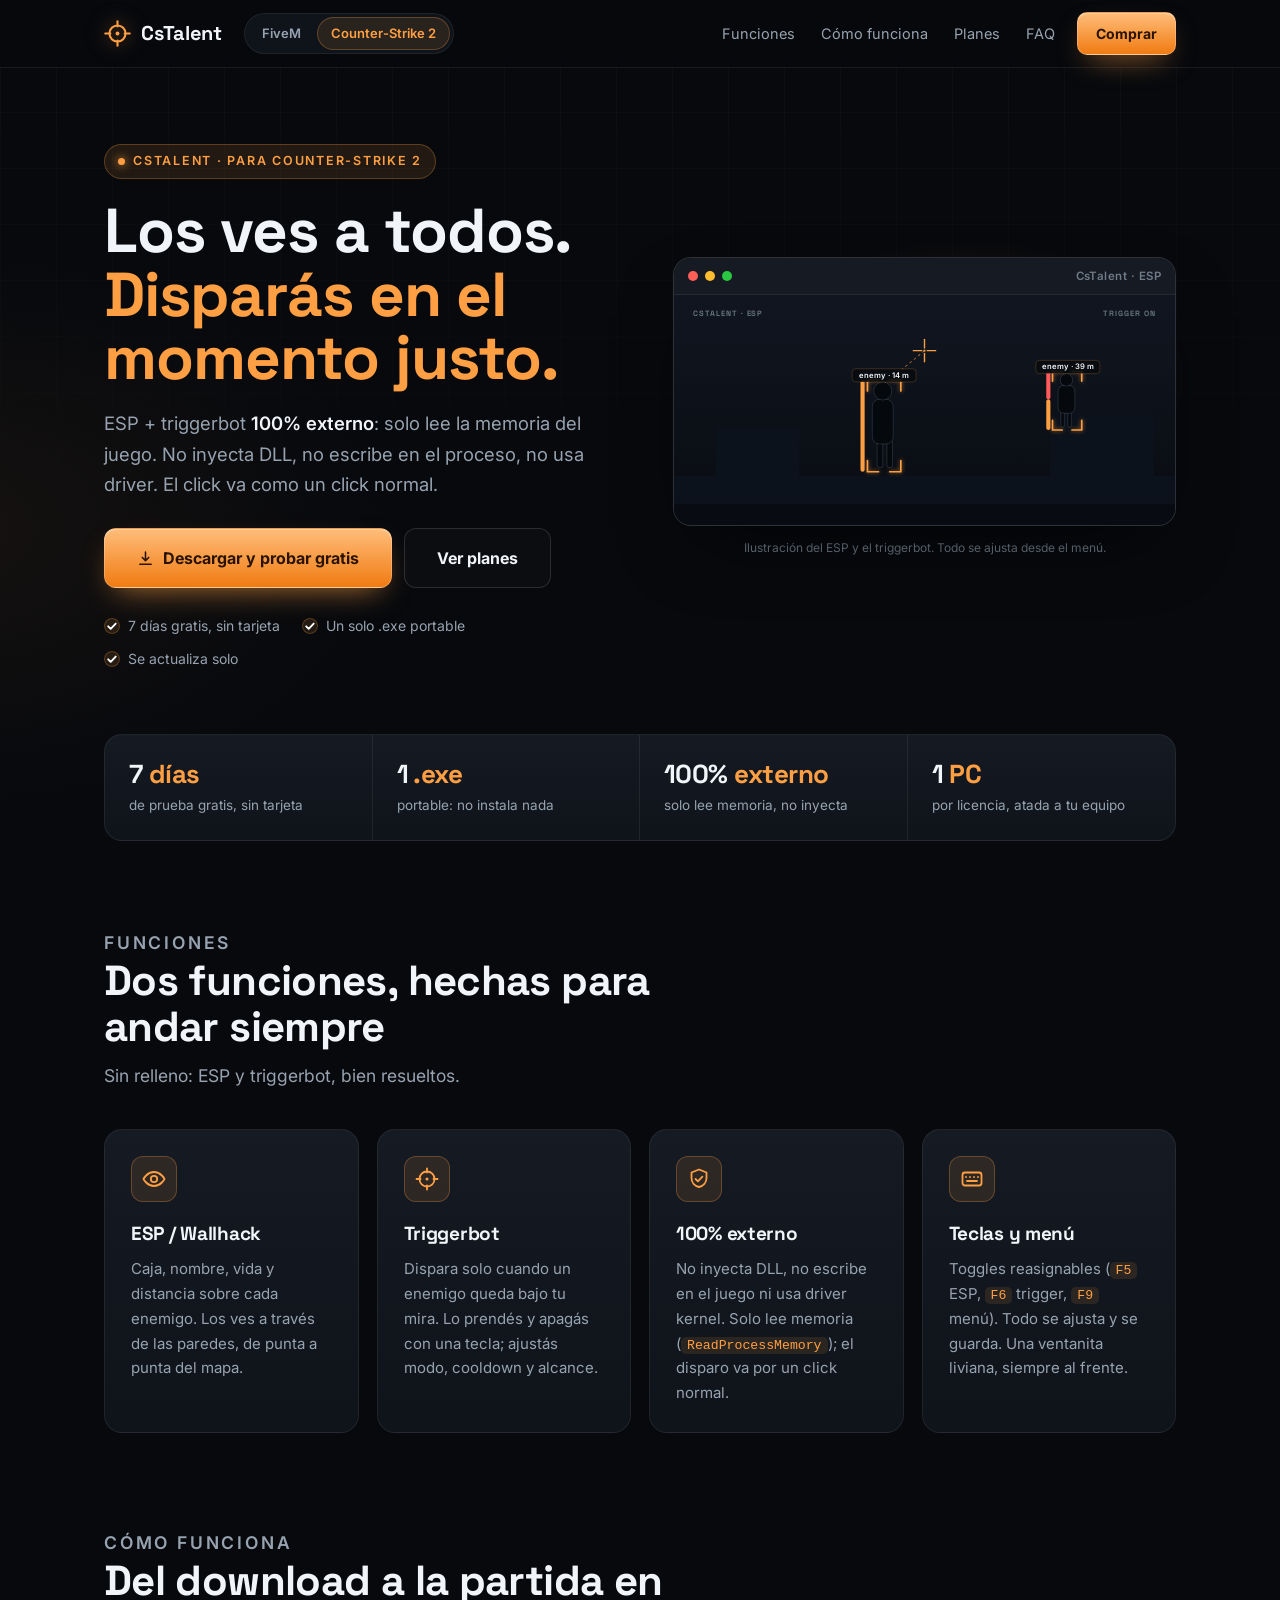
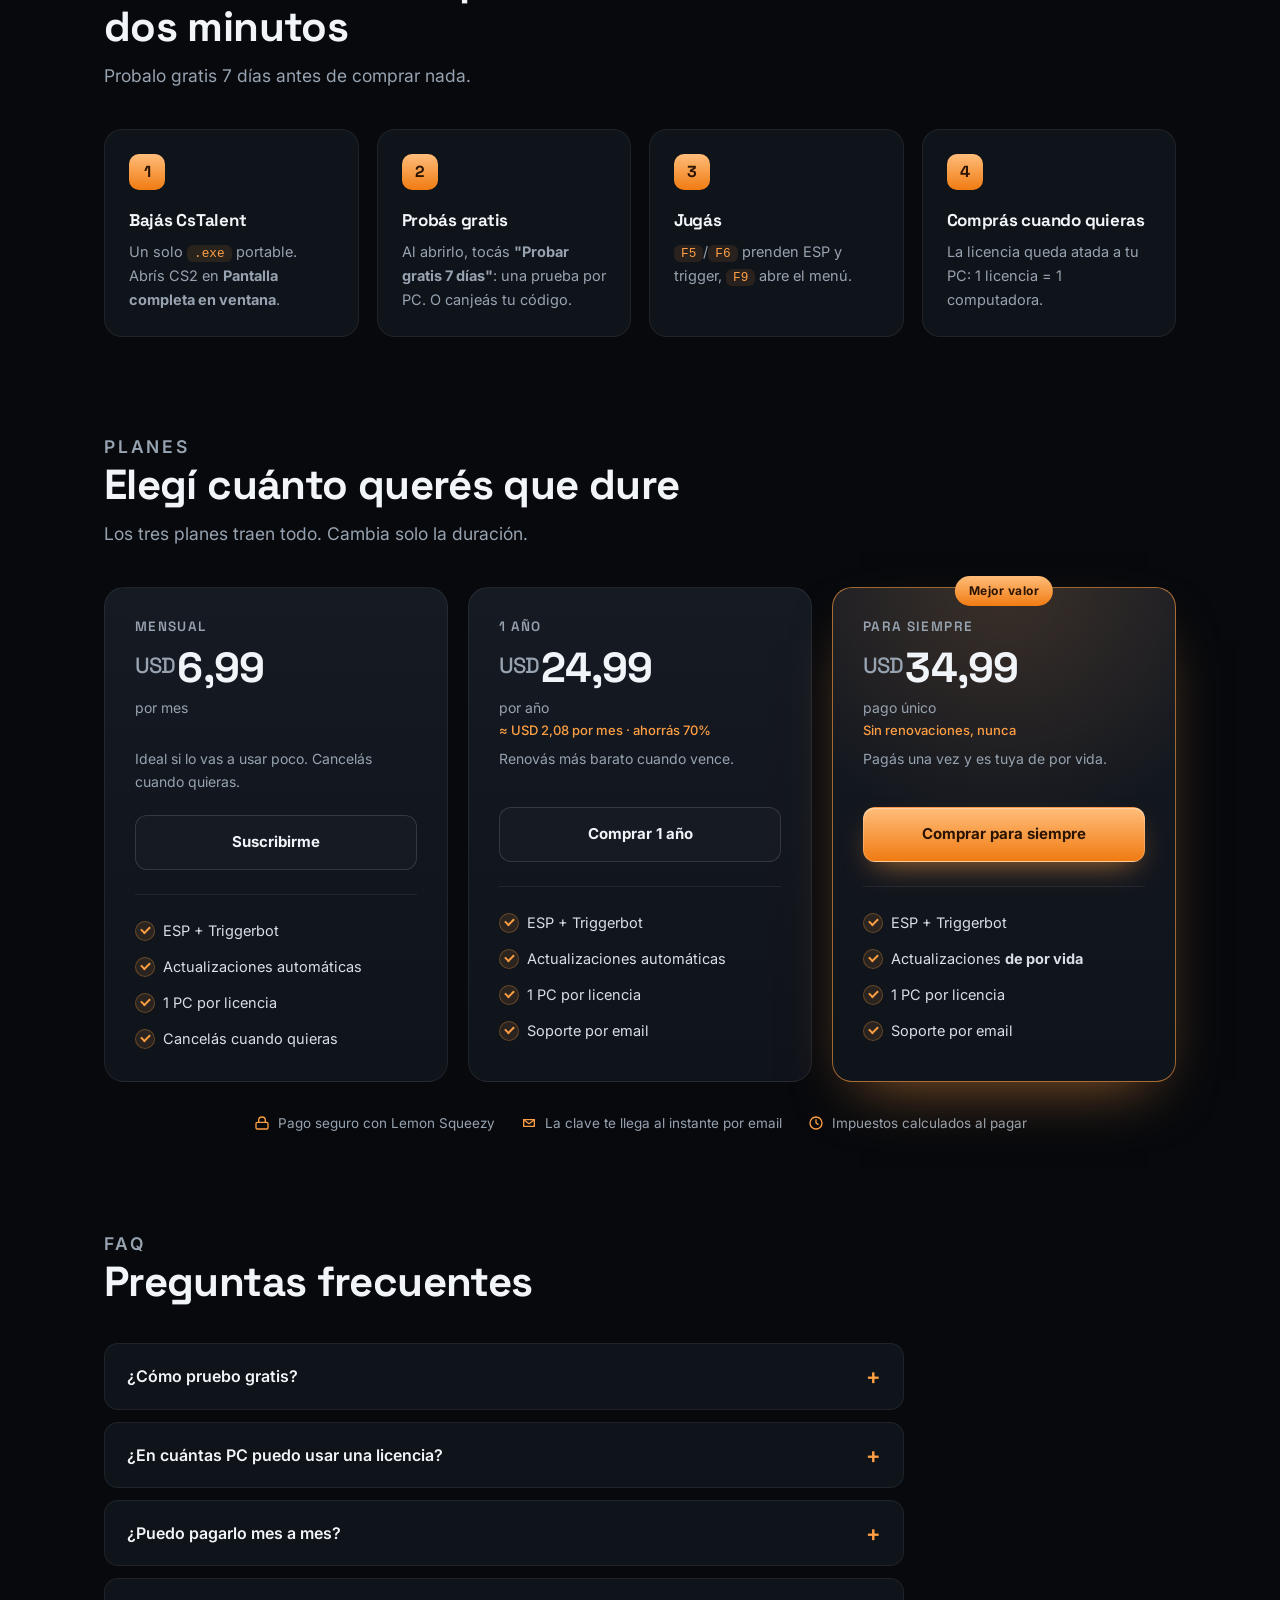
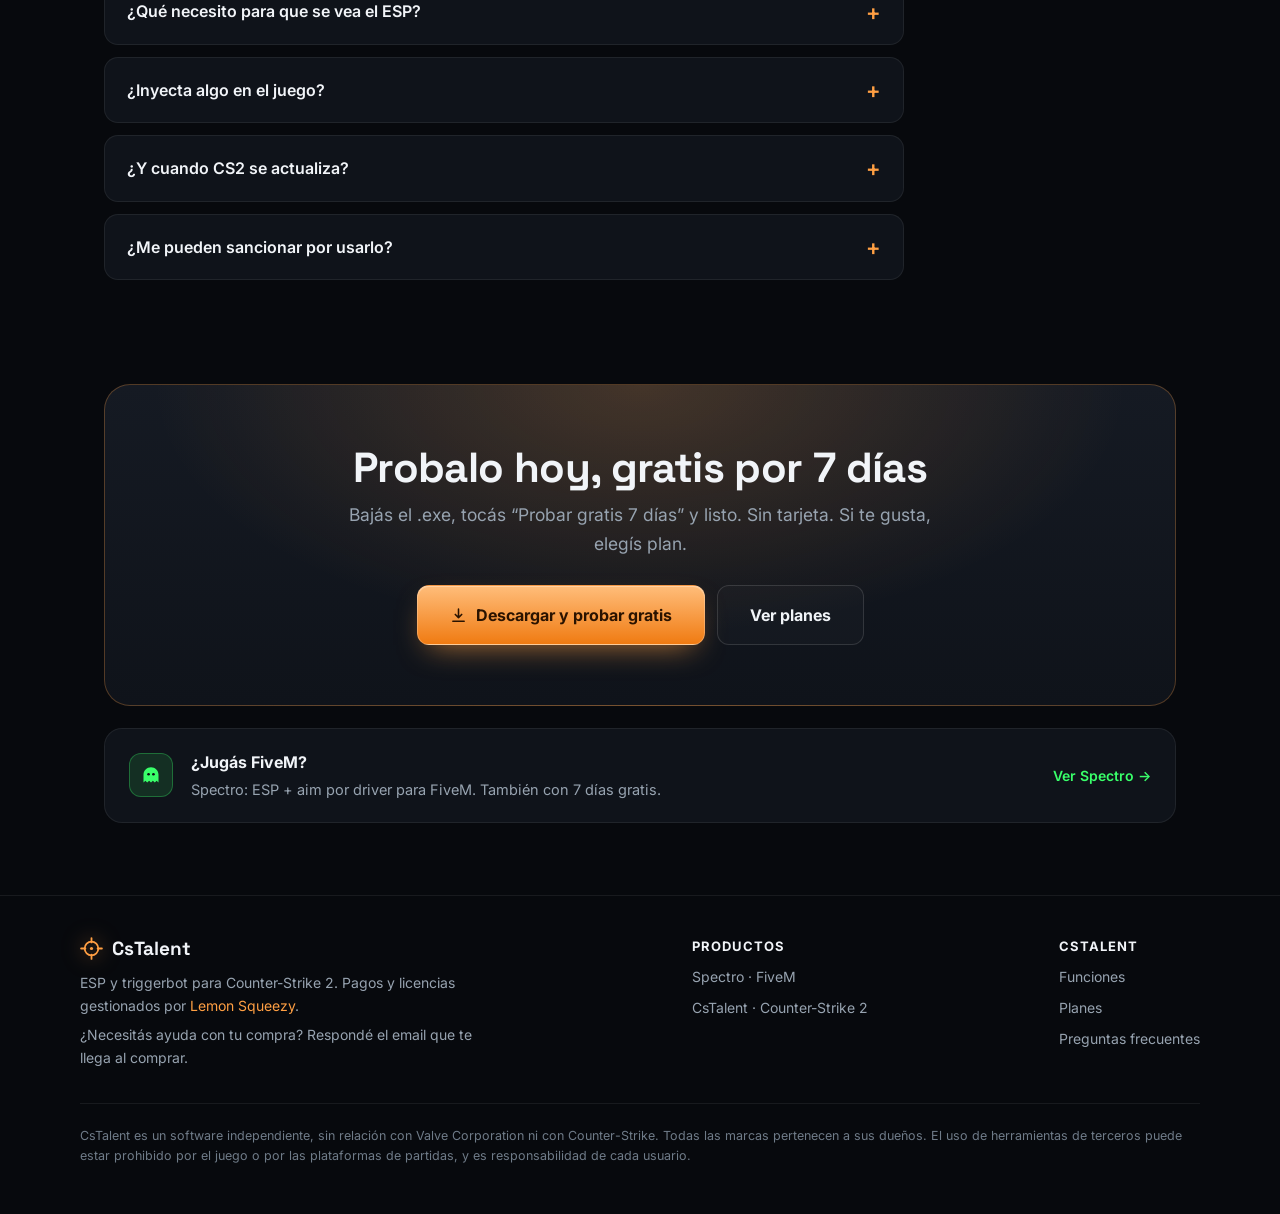
==== cstalent/index.html @ 612f729c "feat(web): landing rediseñada y separada en Spectro (/) y CsTalent (/cstalent/) - Dos páginas indepe" ====
<!doctype html>
<html lang="es">
<head>
<meta charset="utf-8">
<meta name="viewport" content="width=device-width, initial-scale=1">
<title>CsTalent — ESP y triggerbot para Counter-Strike 2</title>
<meta name="description" content="CsTalent: ESP + triggerbot 100% externo para Counter-Strike 2. Un solo .exe portable, se actualiza solo. Probalo gratis 7 días; desde USD 6,99/mes.">
<meta name="theme-color" content="#07090d">
<link rel="canonical" href="https://spectrofivem.vercel.app/cstalent/">
<meta property="og:type" content="website">
<meta property="og:title" content="CsTalent — ESP y triggerbot para Counter-Strike 2">
<meta property="og:description" content="ESP + triggerbot 100% externo para CS2. Probalo gratis 7 días; desde USD 6,99/mes.">
<meta property="og:url" content="https://spectrofivem.vercel.app/cstalent/">
<link rel="icon" type="image/svg+xml" href="/cstalent/favicon.svg">
<link rel="preconnect" href="https://fonts.googleapis.com">
<link rel="preconnect" href="https://fonts.gstatic.com" crossorigin>
<link href="https://fonts.googleapis.com/css2?family=Space+Grotesk:wght@500;600;700&family=Inter:wght@400;500;600&display=swap" rel="stylesheet">
<link rel="stylesheet" href="/style.css?v=6">
<script>document.documentElement.classList.add('js')</script>
</head>
<body class="theme-cs">

<svg width="0" height="0" style="position:absolute" aria-hidden="true">
  <defs>
    <symbol id="ghost" viewBox="0 0 64 64">
      <path d="M12 52 L12 31 C12 20 20.95 11 32 11 C43.05 11 52 20 52 31 L52 52 L47 47 L42 52 L37 47 L32 52 L27 47 L22 52 L17 47 Z"/>
      <circle cx="25.5" cy="30" r="3.6" fill="#0a0c10"/>
      <circle cx="38.5" cy="30" r="3.6" fill="#0a0c10"/>
    </symbol>
    <symbol id="reticle" viewBox="0 0 64 64">
      <g fill="none" stroke="currentColor" stroke-width="5" stroke-linecap="round">
        <circle cx="32" cy="32" r="19"/>
        <path d="M32 3 V15 M32 49 V61 M3 32 H15 M49 32 H61"/>
      </g>
      <circle cx="32" cy="32" r="4.5" fill="currentColor"/>
    </symbol>
  </defs>
</svg>

<header class="site-header">
  <div class="hdr-in">
    <a class="brand" href="/cstalent/">
      <svg class="brand-mark" viewBox="0 0 64 64" aria-hidden="true"><use href="#reticle"/></svg>
      <span>CsTalent</span>
    </a>
    <div class="switch" role="navigation" aria-label="Productos">
      <a href="/">FiveM</a>
      <a class="on" href="/cstalent/" aria-current="page"><span class="lg">Counter-Strike 2</span><span class="sm">CS2</span></a>
    </div>
    <nav class="nav" aria-label="Secciones">
      <a href="#funciones">Funciones</a>
      <a href="#como">Cómo funciona</a>
      <a href="#planes">Planes</a>
      <a href="#faq">FAQ</a>
    </nav>
    <a class="btn btn-sm" href="#planes">Comprar</a>
  </div>
</header>

<main>

  <!-- ===== HERO ===== -->
  <section class="hero">
    <div class="hero-copy">
      <span class="eyebrow">CsTalent · para Counter-Strike 2</span>
      <h1>Los ves a todos.<br><span class="accent">Disparás en el momento justo.</span></h1>
      <p class="lead">ESP + triggerbot <strong>100% externo</strong>: solo lee la memoria del juego. No inyecta DLL, no escribe en el proceso, no usa driver. El click va como un click normal.</p>
      <div class="cta-row">
        <a class="btn btn-lg" href="/download/CsTalent.exe?v=6">
          <svg viewBox="0 0 24 24" aria-hidden="true"><path d="M12 3v12m0 0l-4.5-4.5M12 15l4.5-4.5M4 20h16"/></svg>
          Descargar y probar gratis
        </a>
        <a class="btn btn-lg btn-ghost" href="#planes">Ver planes</a>
      </div>
      <ul class="checks">
        <li>7 días gratis, sin tarjeta</li>
        <li>Un solo .exe portable</li>
        <li>Se actualiza solo</li>
      </ul>
    </div>

    <div class="hero-visual">
      <div class="glow"></div>
      <div class="window">
        <div class="win-bar"><i></i><i></i><i></i><b>CsTalent · ESP</b></div>
        <svg class="esp-mockup" viewBox="0 170 720 330" role="img" aria-label="Ilustración del ESP de CsTalent: caja, vida y distancia sobre los enemigos, con el triggerbot activo">
          <defs>
            <linearGradient id="sky2" x1="0" y1="0" x2="0" y2="1">
              <stop offset="0" stop-color="#141b29"/>
              <stop offset="1" stop-color="#090c11"/>
            </linearGradient>
          </defs>
          <rect width="720" height="500" fill="url(#sky2)"/>
          <g fill="#0c121b">
            <rect x="0" y="430" width="720" height="70"/>
            <rect x="60" y="360" width="120" height="70"/>
            <rect x="540" y="340" width="150" height="90"/>
          </g>
          <rect y="470" width="720" height="30" fill="rgba(0,0,0,.35)"/>

          <!-- enemigo cercano, bajo la mira (triggerbot) -->
          <line class="aimline" x1="360" y1="250" x2="300" y2="300"/>
          <g class="fig">
            <rect x="292" y="378" width="8" height="40" rx="3"/><rect x="306" y="378" width="8" height="40" rx="3"/>
            <rect x="285" y="320" width="30" height="64" rx="10"/>
            <circle cx="300" cy="308" r="13"/>
          </g>
          <g class="esp">
            <path d="M278 292 h16 M278 292 v16 M326 292 h-16 M326 292 v16 M278 424 h16 M278 424 v-16 M326 424 h-16 M326 424 v-16"/>
          </g>
          <rect x="268" y="292" width="6" height="132" rx="3" fill="rgba(0,0,0,.55)"/>
          <rect x="268" y="292" width="6" height="132" rx="3" class="hp-full"/>
          <g class="tag"><rect x="256" y="276" width="92" height="19" rx="5"/><text x="302" y="289">enemy · 14 m</text></g>

          <!-- enemigo lejano -->
          <g class="fig">
            <rect x="556" y="336" width="5" height="24" rx="2"/><rect x="566" y="336" width="5" height="24" rx="2"/>
            <rect x="552" y="300" width="24" height="40" rx="8"/>
            <circle cx="564" cy="292" r="9"/>
          </g>
          <g class="esp">
            <path d="M544 280 h14 M544 280 v14 M586 280 h-14 M586 280 v14 M544 364 h14 M544 364 v-14 M586 364 h-14 M586 364 v-14"/>
          </g>
          <rect x="535" y="280" width="6" height="84" rx="3" fill="rgba(0,0,0,.55)"/>
          <rect x="535" y="320" width="6" height="44" rx="3" class="hp-full"/>
          <rect x="535" y="280" width="6" height="40" rx="3" class="hp-low"/>
          <g class="tag"><rect x="520" y="264" width="92" height="19" rx="5"/><text x="566" y="277">enemy · 39 m</text></g>

          <g class="crosshair">
            <line x1="344" y1="250" x2="356" y2="250"/><line x1="364" y1="250" x2="376" y2="250"/>
            <line x1="360" y1="234" x2="360" y2="246"/><line x1="360" y1="254" x2="360" y2="266"/>
            <circle cx="360" cy="250" r="1.6"/>
          </g>
          <text class="hud" x="28" y="200">CSTALENT · ESP</text>
          <text class="hud" x="692" y="200" text-anchor="end">TRIGGER ON</text>
        </svg>
      </div>
      <p class="caption">Ilustración del ESP y el triggerbot. Todo se ajusta desde el menú.</p>
    </div>
  </section>

  <!-- ===== DATOS ===== -->
  <div class="stats reveal">
    <div class="stats-in">
      <div class="stat"><b>7 <em>días</em></b><span>de prueba gratis, sin tarjeta</span></div>
      <div class="stat"><b>1 <em>.exe</em></b><span>portable: no instala nada</span></div>
      <div class="stat"><b>100% <em>externo</em></b><span>solo lee memoria, no inyecta</span></div>
      <div class="stat"><b>1 <em>PC</em></b><span>por licencia, atada a tu equipo</span></div>
    </div>
  </div>

  <!-- ===== FUNCIONES ===== -->
  <section id="funciones" class="section">
    <div class="section-head reveal">
      <p class="kicker">Funciones</p>
      <h2>Dos funciones, hechas para andar siempre</h2>
      <p>Sin relleno: ESP y triggerbot, bien resueltos.</p>
    </div>
    <div class="grid">
      <article class="card reveal">
        <div class="ic">
          <svg viewBox="0 0 24 24"><path d="M1.5 12S5 5 12 5s10.5 7 10.5 7-3.5 7-10.5 7S1.5 12 1.5 12Z"/><circle cx="12" cy="12" r="3.2"/></svg>
        </div>
        <h3>ESP / Wallhack</h3>
        <p>Caja, nombre, vida y distancia sobre cada enemigo. Los ves a través de las paredes, de punta a punta del mapa.</p>
      </article>
      <article class="card reveal">
        <div class="ic">
          <svg viewBox="0 0 24 24"><circle cx="12" cy="12" r="7.5"/><line x1="12" y1="1.5" x2="12" y2="5.5"/><line x1="12" y1="18.5" x2="12" y2="22.5"/><line x1="1.5" y1="12" x2="5.5" y2="12"/><line x1="18.5" y1="12" x2="22.5" y2="12"/><circle cx="12" cy="12" r="1.5" class="fill"/></svg>
        </div>
        <h3>Triggerbot</h3>
        <p>Dispara solo cuando un enemigo queda bajo tu mira. Lo prendés y apagás con una tecla; ajustás modo, cooldown y alcance.</p>
      </article>
      <article class="card reveal">
        <div class="ic">
          <svg viewBox="0 0 24 24"><path d="M12 2.5l7.5 3v5.5c0 4.6-3.2 8-7.5 9-4.3-1-7.5-4.4-7.5-9V5.5z"/><path d="M8.6 12l2.3 2.3 4.5-4.6"/></svg>
        </div>
        <h3>100% externo</h3>
        <p>No inyecta DLL, no escribe en el juego ni usa driver kernel. Solo lee memoria (<code>ReadProcessMemory</code>); el disparo va por un click normal.</p>
      </article>
      <article class="card reveal">
        <div class="ic">
          <svg viewBox="0 0 24 24"><rect x="2.5" y="5.5" width="19" height="13" rx="2.5"/><path d="M6 10h.01 M10 10h.01 M14 10h.01 M18 10h.01 M7 14h10"/></svg>
        </div>
        <h3>Teclas y menú</h3>
        <p>Toggles reasignables (<code>F5</code> ESP, <code>F6</code> trigger, <code>F9</code> menú). Todo se ajusta y se guarda. Una ventanita liviana, siempre al frente.</p>
      </article>
    </div>
  </section>

  <!-- ===== CÓMO FUNCIONA ===== -->
  <section id="como" class="section">
    <div class="section-head reveal">
      <p class="kicker">Cómo funciona</p>
      <h2>Del download a la partida en dos minutos</h2>
      <p>Probalo gratis 7 días antes de comprar nada.</p>
    </div>
    <ol class="steps">
      <li class="reveal"><span class="num">1</span><h3>Bajás CsTalent</h3><p>Un solo <code>.exe</code> portable. Abrís CS2 en <strong>Pantalla completa en ventana</strong>.</p></li>
      <li class="reveal"><span class="num">2</span><h3>Probás gratis</h3><p>Al abrirlo, tocás <b>"Probar gratis 7 días"</b>: una prueba por PC. O canjeás tu código.</p></li>
      <li class="reveal"><span class="num">3</span><h3>Jugás</h3><p><code>F5</code>/<code>F6</code> prenden ESP y trigger, <code>F9</code> abre el menú.</p></li>
      <li class="reveal"><span class="num">4</span><h3>Comprás cuando quieras</h3><p>La licencia queda atada a tu PC: 1 licencia = 1 computadora.</p></li>
    </ol>
  </section>

  <!-- ===== PLANES ===== -->
  <section id="planes" class="section">
    <div class="section-head reveal">
      <p class="kicker">Planes</p>
      <h2>Elegí cuánto querés que dure</h2>
      <p>Los tres planes traen todo. Cambia solo la duración.</p>
    </div>
    <div class="plans">
      <div class="plan reveal">
        <span class="plan-name">Mensual</span>
        <div class="plan-price"><small>USD</small>6,99 <span>por mes</span></div>
        <p class="plan-eq">&nbsp;</p>
        <p class="plan-note">Ideal si lo vas a usar poco. Cancelás cuando quieras.</p>
        <a class="btn btn-ghost full" href="https://spectrofivem.lemonsqueezy.com/checkout/buy/123992c1-9b82-4386-85ca-f12cc60719ad">Suscribirme</a>
        <ul class="plan-feats">
          <li>ESP + Triggerbot</li>
          <li>Actualizaciones automáticas</li>
          <li>1 PC por licencia</li>
          <li>Cancelás cuando quieras</li>
        </ul>
      </div>
      <div class="plan reveal">
        <span class="plan-name">1 año</span>
        <div class="plan-price"><small>USD</small>24,99 <span>por año</span></div>
        <p class="plan-eq">≈ USD 2,08 por mes · ahorrás 70%</p>
        <p class="plan-note">Renovás más barato cuando vence.</p>
        <a class="btn btn-ghost full" href="https://spectrofivem.lemonsqueezy.com/checkout/buy/5bcfd609-b647-472e-95a4-c06ce8c2db1c">Comprar 1 año</a>
        <ul class="plan-feats">
          <li>ESP + Triggerbot</li>
          <li>Actualizaciones automáticas</li>
          <li>1 PC por licencia</li>
          <li>Soporte por email</li>
        </ul>
      </div>
      <div class="plan plan-featured reveal">
        <span class="badge">Mejor valor</span>
        <span class="plan-name">Para siempre</span>
        <div class="plan-price"><small>USD</small>34,99 <span>pago único</span></div>
        <p class="plan-eq">Sin renovaciones, nunca</p>
        <p class="plan-note">Pagás una vez y es tuya de por vida.</p>
        <a class="btn full" href="https://spectrofivem.lemonsqueezy.com/checkout/buy/85460720-7f01-4951-8e2c-427a87459f80">Comprar para siempre</a>
        <ul class="plan-feats">
          <li>ESP + Triggerbot</li>
          <li>Actualizaciones <strong>de por vida</strong></li>
          <li>1 PC por licencia</li>
          <li>Soporte por email</li>
        </ul>
      </div>
    </div>
    <div class="pay-note">
      <span><svg viewBox="0 0 24 24"><rect x="3" y="11" width="18" height="10" rx="2"/><path d="M7 11V8a5 5 0 0 1 10 0v3"/></svg>Pago seguro con Lemon Squeezy</span>
      <span><svg viewBox="0 0 24 24"><path d="M4 7h16v10H4z"/><path d="M4 7l8 6 8-6"/></svg>La clave te llega al instante por email</span>
      <span><svg viewBox="0 0 24 24"><circle cx="12" cy="12" r="9"/><path d="M12 7v5l3 2"/></svg>Impuestos calculados al pagar</span>
    </div>
  </section>

  <!-- ===== FAQ ===== -->
  <section id="faq" class="section">
    <div class="section-head reveal">
      <p class="kicker">FAQ</p>
      <h2>Preguntas frecuentes</h2>
    </div>
    <div class="faq">
      <details>
        <summary>¿Cómo pruebo gratis?</summary>
        <p>Bajás CsTalent y al abrirlo tocás <b>"Probar gratis 7 días"</b>. Es una prueba por computadora, sin tarjeta. Cuando se termina, comprás una licencia (o canjeás un código) para seguir.</p>
      </details>
      <details>
        <summary>¿En cuántas PC puedo usar una licencia?</summary>
        <p>En una. Se activa en la primera PC donde la pegás y queda atada. Si cambiás de PC o formateás, se libera la anterior y se activa en la nueva.</p>
      </details>
      <details>
        <summary>¿Puedo pagarlo mes a mes?</summary>
        <p>Sí. El plan <b>Mensual</b> es una suscripción de USD 6,99 por mes: ideal si lo vas a usar poco. Se renueva solo cada mes y la <b>cancelás cuando quieras</b> desde el link que te llega por email (seguís con acceso hasta fin del período pago). Si lo vas a usar seguido, el plan de 1 año o el de por siempre te salen más baratos a la larga.</p>
      </details>
      <details>
        <summary>¿Qué necesito para que se vea el ESP?</summary>
        <p>CS2 en <strong>"Pantalla completa en ventana" (Fullscreen Windowed)</strong>. En pantalla completa exclusiva el overlay no se dibuja.</p>
      </details>
      <details>
        <summary>¿Inyecta algo en el juego?</summary>
        <p>No. CsTalent es 100% externo: solo lee la memoria del juego, no inyecta DLL, no escribe en el proceso ni usa driver kernel. El disparo del triggerbot va como un click normal.</p>
      </details>
      <details>
        <summary>¿Y cuando CS2 se actualiza?</summary>
        <p>Si un parche mueve las referencias de memoria, CsTalent lo detecta y te avisa en vez de dibujar mal. Cuando se publican las referencias actualizadas, te llegan solas al abrir mientras tengas licencia o prueba activa.</p>
      </details>
      <details>
        <summary>¿Me pueden sancionar por usarlo?</summary>
        <p>CsTalent es una herramienta de terceros: usarla en partidas con anticheat (como VAC) puede traer sanciones a tu cuenta. Que sea externo no garantiza pasar desapercibido, así que usalo bajo tu propia responsabilidad.</p>
      </details>
    </div>
  </section>

  <!-- ===== CIERRE ===== -->
  <div class="cta-band reveal">
    <div class="cta-in">
      <h2>Probalo hoy, gratis por 7 días</h2>
      <p>Bajás el .exe, tocás “Probar gratis 7 días” y listo. Sin tarjeta. Si te gusta, elegís plan.</p>
      <div class="cta-row">
        <a class="btn btn-lg" href="/download/CsTalent.exe?v=6">
          <svg viewBox="0 0 24 24" aria-hidden="true"><path d="M12 3v12m0 0l-4.5-4.5M12 15l4.5-4.5M4 20h16"/></svg>
          Descargar y probar gratis
        </a>
        <a class="btn btn-lg btn-ghost" href="#planes">Ver planes</a>
      </div>
    </div>
  </div>

  <div class="xsell reveal" style="--x-rgb:57,255,106">
    <a href="/">
      <span class="xs-ic"><svg viewBox="0 0 64 64" aria-hidden="true"><use href="#ghost"/></svg></span>
      <p><strong>¿Jugás FiveM?</strong>Spectro: ESP + aim por driver para FiveM. También con 7 días gratis.</p>
      <span class="go">Ver Spectro →</span>
    </a>
  </div>

</main>

<footer>
  <div class="foot-in">
    <div>
      <div class="foot-brand">
        <svg class="brand-mark" viewBox="0 0 64 64" aria-hidden="true"><use href="#reticle"/></svg>
        <span>CsTalent</span>
      </div>
      <p>ESP y triggerbot para Counter-Strike 2. Pagos y licencias gestionados por <a class="lnk" href="https://www.lemonsqueezy.com">Lemon Squeezy</a>.</p>
      <p>¿Necesitás ayuda con tu compra? Respondé el email que te llega al comprar.</p>
    </div>
    <div class="foot-col">
      <b>Productos</b>
      <a href="/">Spectro · FiveM</a>
      <a href="/cstalent/">CsTalent · Counter-Strike 2</a>
    </div>
    <div class="foot-col">
      <b>CsTalent</b>
      <a href="#funciones">Funciones</a>
      <a href="#planes">Planes</a>
      <a href="#faq">Preguntas frecuentes</a>
    </div>
  </div>
  <p class="legal">CsTalent es un software independiente, sin relación con Valve Corporation ni con Counter-Strike. Todas las marcas pertenecen a sus dueños. El uso de herramientas de terceros puede estar prohibido por el juego o por las plataformas de partidas, y es responsabilidad de cada usuario.</p>
</footer>

<script>
(function(){
  var els=[].slice.call(document.querySelectorAll('.reveal'));
  if(!('IntersectionObserver' in window)){els.forEach(function(e){e.classList.add('in')});return}
  var io=new IntersectionObserver(function(es){
    es.forEach(function(e){if(e.isIntersecting){e.target.classList.add('in');io.unobserve(e.target)}});
  },{threshold:.12,rootMargin:'0px 0px -40px 0px'});
  els.forEach(function(e,i){e.style.transitionDelay=(i%4)*60+'ms';io.observe(e)});
})();
</script>

<script defer src="/_vercel/insights/script.js"></script>

</body>
</html>
---- style.css ----
/* ===== Spectro / CsTalent — hoja compartida =====
   Un solo sistema de diseño para las dos páginas. El color de cada producto sale de
   --accent-rgb: verde (Spectro, por defecto) y ámbar (CsTalent, body.theme-cs). */
:root{
  --bg:#07090d; --bg-2:#0b0e14;
  --surface:#0f131a; --surface-2:#151a23; --surface-3:#1b212c;
  --line:rgba(255,255,255,.07); --line-2:rgba(255,255,255,.13);
  --fg:#f1f4f8; --muted:#97a3b0; --muted-2:#6f7b88;
  --accent-rgb:57,255,106;
  --accent:rgb(var(--accent-rgb)); --accent-hi:#6bff93; --accent-2:#16c355; --accent-ink:#04200e;
  --accent-weak:rgba(var(--accent-rgb),.11); --accent-line:rgba(var(--accent-rgb),.28);
  --fav:#ffd23f; --danger:#ff5b5b;
  --maxw:1120px; --radius:18px;
  --shadow:0 30px 80px -30px rgba(0,0,0,.85);
  --ease:cubic-bezier(.2,.7,.2,1);
}
body.theme-cs{
  --accent-rgb:255,159,67; --accent-hi:#ffbd7a; --accent-2:#f07b12; --accent-ink:#2a1300;
  /* las derivadas se recalculan acá: si no, quedan resueltas con el verde de :root */
  --accent:rgb(var(--accent-rgb));
  --accent-weak:rgba(var(--accent-rgb),.11); --accent-line:rgba(var(--accent-rgb),.28);
}

*{box-sizing:border-box}
html{scroll-behavior:smooth;scroll-padding-top:84px}
body{
  margin:0;background:var(--bg);color:var(--fg);overflow-x:clip;
  font:16px/1.65 "Inter",system-ui,-apple-system,"Segoe UI",sans-serif;
  -webkit-font-smoothing:antialiased;text-rendering:optimizeLegibility;
  background-image:
    radial-gradient(1000px 520px at 82% -8%, rgba(var(--accent-rgb),.13), transparent 62%),
    radial-gradient(760px 480px at -4% 12%, rgba(var(--accent-rgb),.06), transparent 58%);
  background-repeat:no-repeat;
}
/* grilla tenue de fondo, se desvanece hacia abajo */
body::before{
  content:"";position:fixed;inset:0;z-index:-1;pointer-events:none;
  background-image:
    linear-gradient(rgba(255,255,255,.028) 1px,transparent 1px),
    linear-gradient(90deg,rgba(255,255,255,.028) 1px,transparent 1px);
  background-size:56px 56px;
  -webkit-mask-image:linear-gradient(180deg,#000 0,transparent 70%);
          mask-image:linear-gradient(180deg,#000 0,transparent 70%);
}
h1,h2,h3,.brand span{font-family:"Space Grotesk","Inter",sans-serif;letter-spacing:-.015em}
a{color:inherit;text-decoration:none}
img,svg{max-width:100%}
.accent{color:var(--accent)}
.wrap{max-width:var(--maxw);margin-inline:auto;padding-inline:24px}
:focus-visible{outline:2px solid var(--accent);outline-offset:3px;border-radius:6px}
::selection{background:rgba(var(--accent-rgb),.3)}

/* ---------- botones ---------- */
.btn{display:inline-flex;align-items:center;justify-content:center;gap:9px;
  background:linear-gradient(180deg,var(--accent-hi),var(--accent-2));color:var(--accent-ink);
  font-weight:700;font-size:15px;padding:14px 26px;border-radius:12px;
  border:1px solid rgba(255,255,255,.22);cursor:pointer;
  box-shadow:0 12px 30px -12px rgba(var(--accent-rgb),.7), inset 0 1px 0 rgba(255,255,255,.3);
  transition:transform .18s var(--ease),filter .18s,box-shadow .18s}
.btn:hover{transform:translateY(-2px);filter:brightness(1.07);
  box-shadow:0 18px 34px -12px rgba(var(--accent-rgb),.85), inset 0 1px 0 rgba(255,255,255,.3)}
.btn:active{transform:translateY(0)}
.btn-sm{padding:9px 18px;font-size:14px;border-radius:10px}
.btn-lg{padding:16px 32px;font-size:16px}
.btn-ghost{background:rgba(255,255,255,.02);color:var(--fg);border-color:var(--line-2);box-shadow:none}
.btn-ghost:hover{border-color:var(--accent);color:var(--accent);background:var(--accent-weak);box-shadow:none}
.btn.full{width:100%}
.btn svg{width:17px;height:17px;fill:none;stroke:currentColor;stroke-width:2.2;stroke-linecap:round;stroke-linejoin:round}

/* ---------- header ---------- */
.site-header{position:sticky;top:0;z-index:50;backdrop-filter:blur(14px) saturate(1.3);
  -webkit-backdrop-filter:blur(14px) saturate(1.3);
  background:rgba(7,9,13,.72);border-bottom:1px solid var(--line)}
.hdr-in{max-width:var(--maxw);margin-inline:auto;padding:12px 24px;display:flex;align-items:center;gap:22px}
.brand{display:flex;align-items:center;gap:10px;font-weight:700;font-size:20px}
.brand-mark{width:27px;height:27px;fill:var(--accent);color:var(--accent);filter:drop-shadow(0 0 10px rgba(var(--accent-rgb),.55))}
.switch{display:inline-flex;padding:3px;gap:2px;border-radius:999px;background:var(--surface);
  border:1px solid var(--line);font-size:13px;font-weight:600}
.switch a{padding:6px 14px;border-radius:999px;color:var(--muted);transition:.15s;white-space:nowrap}
.switch .sm{display:none}
.switch a:hover{color:var(--fg)}
.switch a.on{background:var(--accent-weak);color:var(--accent);box-shadow:inset 0 0 0 1px var(--accent-line)}
.nav{display:flex;gap:26px;font-size:14.5px;color:var(--muted);margin-left:auto}
.nav a{transition:color .15s}
.nav a:hover{color:var(--fg)}

/* ---------- hero ---------- */
.hero{display:grid;grid-template-columns:1.02fr 1fr;gap:56px;align-items:center;
  max-width:var(--maxw);margin-inline:auto;padding:76px 24px 56px}
.eyebrow{display:inline-flex;align-items:center;gap:8px;font-size:12.5px;font-weight:600;letter-spacing:.14em;
  text-transform:uppercase;color:var(--accent);background:var(--accent-weak);
  border:1px solid var(--accent-line);padding:6px 13px;border-radius:999px}
.eyebrow::before{content:"";width:7px;height:7px;border-radius:50%;background:var(--accent);
  box-shadow:0 0 10px var(--accent)}
.hero h1{font-size:clamp(38px,5.6vw,62px);line-height:1.03;margin:20px 0 18px;font-weight:700}
.lead{font-size:18.5px;color:var(--muted);max-width:31em;margin:0 0 28px}
.lead strong{color:var(--fg);font-weight:600}
.cta-row{display:flex;gap:12px;flex-wrap:wrap}
.checks{list-style:none;margin:26px 0 0;padding:0;display:flex;flex-wrap:wrap;gap:10px 22px;
  color:var(--muted);font-size:14px}
.checks li{display:flex;align-items:center;gap:8px}
.checks li::before{content:"";width:16px;height:16px;border-radius:50%;flex:none;
  background:var(--accent-weak) url("data:image/svg+xml,%3Csvg xmlns='http://www.w3.org/2000/svg' viewBox='0 0 16 16'%3E%3Cpath d='M4.2 8.3l2.5 2.5 5-5.2' fill='none' stroke='%23ffffff' stroke-width='1.9' stroke-linecap='round' stroke-linejoin='round'/%3E%3C/svg%3E") center/100% no-repeat;
  box-shadow:inset 0 0 0 1px var(--accent-line)}

/* ventana de app con el mockup */
.hero-visual{position:relative}
.hero-visual .glow{position:absolute;inset:-12% -4%;z-index:0;filter:blur(14px);
  background:radial-gradient(58% 52% at 58% 42%,rgba(var(--accent-rgb),.26),transparent 70%)}
.window{position:relative;z-index:1;border-radius:var(--radius);overflow:hidden;
  background:var(--surface);border:1px solid var(--line-2);box-shadow:var(--shadow)}
.win-bar{display:flex;align-items:center;gap:7px;padding:11px 14px;background:var(--surface-2);
  border-bottom:1px solid var(--line)}
.win-bar i{width:10px;height:10px;border-radius:50%;background:#2a313c}
.win-bar i:nth-child(1){background:#ff5f57}.win-bar i:nth-child(2){background:#febc2e}.win-bar i:nth-child(3){background:#28c840}
.win-bar b{margin-left:auto;font:600 11.5px "Inter",sans-serif;color:var(--muted-2);letter-spacing:.04em}
.esp-mockup{display:block;width:100%;height:auto}
.caption{margin:12px 0 0;text-align:center;font-size:12px;color:var(--muted-2)}

/* internals del mockup */
.esp-mockup .fig{fill:#05080c;stroke:rgba(120,140,160,.35);stroke-width:1}
.esp-mockup .esp path{fill:none;stroke:var(--accent);stroke-width:2.4;stroke-linecap:round;
  filter:drop-shadow(0 0 3px rgba(var(--accent-rgb),.7))}
.esp-mockup .esp-fav path{stroke:var(--fav);filter:drop-shadow(0 0 3px rgba(255,210,63,.7))}
.esp-mockup .hp-full{fill:var(--accent)}
.esp-mockup .hp-low{fill:var(--danger)}
.esp-mockup .aimline{stroke:rgba(var(--accent-rgb),.55);stroke-width:1.5;stroke-dasharray:4 4}
.esp-mockup .crosshair line{stroke:var(--accent);stroke-width:2;stroke-linecap:round}
.esp-mockup .crosshair circle{fill:var(--accent)}
.esp-mockup .tag rect{fill:rgba(8,12,16,.92);stroke:var(--accent-line)}
.esp-mockup .tag text{fill:#f1f4f8;font:600 11px "Inter",sans-serif;text-anchor:middle}
.esp-mockup .tag-fav rect{stroke:rgba(255,210,63,.55)}
.esp-mockup .tag-fav text{fill:#fff0c2}
.esp-mockup .hud{fill:rgba(170,190,200,.6);font:600 11px "Space Grotesk",sans-serif;letter-spacing:.12em}

/* ---------- franja de datos ---------- */
.stats{margin:8px auto 0;max-width:var(--maxw);padding-inline:24px}
.stats-in{display:grid;grid-template-columns:repeat(4,1fr);border:1px solid var(--line);
  border-radius:var(--radius);background:linear-gradient(180deg,var(--surface-2),var(--surface));overflow:hidden}
.stat{padding:22px 24px;border-right:1px solid var(--line)}
.stat:last-child{border-right:0}
.stat b{display:block;font:700 26px "Space Grotesk",sans-serif;color:var(--fg);letter-spacing:-.02em}
.stat b em{font-style:normal;color:var(--accent)}
.stat span{font-size:13.5px;color:var(--muted)}

/* ---------- secciones ---------- */
.section{max-width:var(--maxw);margin-inline:auto;padding:88px 24px 8px}
.section-head{max-width:640px;margin-bottom:38px}
.kicker{font-size:12.5px;font-weight:600;letter-spacing:.16em;text-transform:uppercase;color:var(--accent);
  margin:0 0 10px}
.section-head h2{font-size:clamp(28px,4.2vw,42px);line-height:1.1;margin:0 0 12px}
.section-head p{color:var(--muted);margin:0;font-size:17.5px}

/* cards de funciones */
.grid{display:grid;grid-template-columns:repeat(4,1fr);gap:18px}
.card{position:relative;background:linear-gradient(180deg,var(--surface-2),var(--surface));
  border:1px solid var(--line);border-radius:var(--radius);padding:26px;overflow:hidden;
  transition:transform .25s var(--ease),border-color .25s,box-shadow .25s}
.card::after{content:"";position:absolute;inset:0;pointer-events:none;opacity:0;transition:opacity .3s;
  background:radial-gradient(260px 140px at 18% 0%,rgba(var(--accent-rgb),.13),transparent 70%)}
.card:hover{transform:translateY(-4px);border-color:var(--line-2);box-shadow:var(--shadow)}
.card:hover::after{opacity:1}
.card .ic{width:46px;height:46px;border-radius:12px;display:grid;place-items:center;
  background:var(--accent-weak);border:1px solid var(--accent-line);margin-bottom:16px}
.card .ic svg{width:24px;height:24px;fill:none;stroke:var(--accent);stroke-width:1.8;
  stroke-linecap:round;stroke-linejoin:round}
.card .ic svg .fill{fill:var(--accent);stroke:none}
.card h3{font-size:19px;margin:0 0 8px}
.card p{margin:0;color:var(--muted);font-size:15px}
.card code{background:var(--accent-weak);color:var(--accent);padding:1px 6px;border-radius:5px;font-size:.88em}

/* pasos */
.steps{list-style:none;margin:0;padding:0;display:grid;grid-template-columns:repeat(4,1fr);gap:18px;position:relative}
.steps li{position:relative;background:var(--surface);border:1px solid var(--line);
  border-radius:var(--radius);padding:24px}
.steps .num{display:grid;place-items:center;width:36px;height:36px;border-radius:10px;
  font:700 16px "Space Grotesk",sans-serif;color:var(--accent-ink);
  background:linear-gradient(180deg,var(--accent-hi),var(--accent-2));margin-bottom:16px}
.steps h3{font-size:17px;margin:0 0 6px}
.steps p{margin:0;color:var(--muted);font-size:14.5px}
.steps code,.kbd{background:var(--accent-weak);color:var(--accent);padding:1px 7px;border-radius:6px;font-size:.88em}

/* ---------- planes ---------- */
.plans{display:grid;grid-template-columns:repeat(3,1fr);gap:20px;align-items:stretch}
.plan{position:relative;display:flex;flex-direction:column;
  background:linear-gradient(180deg,var(--surface-2),var(--surface));
  border:1px solid var(--line);border-radius:20px;padding:30px;transition:transform .25s var(--ease)}
.plan:hover{transform:translateY(-4px)}
.plan-featured{border-color:rgba(var(--accent-rgb),.6);
  background:radial-gradient(120% 80% at 50% 0%,rgba(var(--accent-rgb),.16),transparent 62%),
    linear-gradient(180deg,var(--surface-2),var(--surface));
  box-shadow:0 26px 60px -28px rgba(var(--accent-rgb),.6)}
.badge{position:absolute;top:-12px;left:50%;transform:translateX(-50%);
  background:linear-gradient(180deg,var(--accent-hi),var(--accent-2));color:var(--accent-ink);font-weight:700;
  font-size:12px;letter-spacing:.04em;padding:5px 14px;border-radius:999px;white-space:nowrap}
.plan-name{font:600 13.5px "Space Grotesk",sans-serif;color:var(--muted);text-transform:uppercase;letter-spacing:.1em}
.plan-price{font:700 42px/1 "Space Grotesk",sans-serif;margin:12px 0 4px;letter-spacing:-.02em}
.plan-price small{font:500 22px "Space Grotesk",sans-serif;color:var(--muted);margin-right:2px;vertical-align:top;position:relative;top:4px}
.plan-price span{display:block;font:400 14px "Inter",sans-serif;color:var(--muted);letter-spacing:0;margin:10px 0 0}
.plan-eq{font-size:13px;color:var(--accent);margin:0 0 6px;min-height:1.4em;font-weight:500}
.plan-note{color:var(--muted);font-size:14px;margin:0 0 22px;min-height:2.7em}
.plan-feats{list-style:none;margin:24px 0 0;padding:24px 0 0;border-top:1px solid var(--line);display:grid;gap:12px}
.plan-feats li{position:relative;padding-left:28px;color:#d8dfe6;font-size:14.5px}
.plan-feats li::before{content:"";position:absolute;left:0;top:2px;width:18px;height:18px;border-radius:50%;
  background:var(--accent-weak);border:1px solid var(--accent-line)}
.plan-feats li::after{content:"";position:absolute;left:5.5px;top:7px;width:7px;height:4px;
  border-left:2px solid var(--accent);border-bottom:2px solid var(--accent);transform:rotate(-45deg)}
.pay-note{display:flex;flex-wrap:wrap;justify-content:center;gap:8px 26px;margin:30px 0 0;
  color:var(--muted);font-size:13.5px}
.pay-note span{display:inline-flex;align-items:center;gap:8px}
.pay-note svg{width:16px;height:16px;fill:none;stroke:var(--accent);stroke-width:2;stroke-linecap:round;stroke-linejoin:round}

/* ---------- FAQ ---------- */
.faq{display:grid;gap:12px;max-width:800px}
details{background:var(--surface);border:1px solid var(--line);border-radius:14px;padding:3px 22px;
  transition:border-color .2s,background .2s}
details[open]{border-color:var(--line-2);background:var(--surface-2)}
details summary{cursor:pointer;font-weight:600;padding:16px 0;list-style:none;
  display:flex;justify-content:space-between;align-items:center;gap:14px}
details summary::-webkit-details-marker{display:none}
details summary::after{content:"+";color:var(--accent);font-size:22px;line-height:1;transition:transform .25s var(--ease)}
details[open] summary::after{transform:rotate(45deg)}
details p{color:var(--muted);margin:0 0 18px;font-size:15px}
details p b,details p strong{color:var(--fg);font-weight:600}

/* ---------- cierre ---------- */
.cta-band{max-width:var(--maxw);margin:96px auto 0;padding-inline:24px}
.cta-in{position:relative;overflow:hidden;text-align:center;border-radius:26px;padding:60px 28px;
  border:1px solid var(--accent-line);
  background:radial-gradient(70% 120% at 50% 0%,rgba(var(--accent-rgb),.2),transparent 65%),
    linear-gradient(180deg,var(--surface-2),var(--surface))}
.cta-in h2{font-size:clamp(28px,4.2vw,42px);margin:0 0 10px;line-height:1.1}
.cta-in p{color:var(--muted);margin:0 auto 26px;max-width:34em;font-size:17.5px}
.cta-in .cta-row{justify-content:center}

.xsell{max-width:var(--maxw);margin:22px auto 0;padding-inline:24px}
.xsell a{display:flex;align-items:center;gap:18px;padding:20px 24px;border-radius:var(--radius);
  background:var(--surface);border:1px solid var(--line);transition:.2s}
.xsell a:hover{border-color:var(--line-2);background:var(--surface-2)}
.xsell .xs-ic{width:44px;height:44px;flex:none;border-radius:12px;display:grid;place-items:center;
  background:rgba(var(--x-rgb),.12);border:1px solid rgba(var(--x-rgb),.3)}
.xsell .xs-ic svg{width:24px;height:24px;color:rgb(var(--x-rgb));fill:currentColor}
.xsell p{margin:0;color:var(--muted);font-size:14.5px}
.xsell strong{display:block;color:var(--fg);font-size:16px;margin-bottom:2px}
.xsell .go{margin-left:auto;color:rgb(var(--x-rgb));font-weight:600;font-size:14px;white-space:nowrap}

/* ---------- footer ---------- */
footer{border-top:1px solid var(--line);margin-top:72px;padding:40px 24px 48px;color:var(--muted);font-size:14px}
.foot-in{max-width:var(--maxw);margin-inline:auto;display:flex;flex-wrap:wrap;gap:28px 48px;justify-content:space-between}
.foot-brand{display:inline-flex;align-items:center;gap:9px;font:700 19px "Space Grotesk",sans-serif;color:var(--fg);margin-bottom:10px}
.foot-brand .brand-mark{width:23px;height:23px}
footer p{margin:0 0 6px;max-width:30em}
.foot-col{display:grid;gap:8px;align-content:start}
.foot-col b{color:var(--fg);font-size:13px;letter-spacing:.08em;text-transform:uppercase}
.foot-col a:hover{color:var(--accent)}
footer a.lnk{color:var(--accent)}
.legal{max-width:var(--maxw);margin:28px auto 0;padding-top:22px;border-top:1px solid var(--line);
  color:var(--muted-2);font-size:12.5px;line-height:1.6}

/* ---------- animación de entrada (solo si hay JS) ---------- */
.js .reveal{opacity:0;transform:translateY(18px);transition:opacity .7s var(--ease),transform .7s var(--ease)}
.js .reveal.in{opacity:1;transform:none}
@media (prefers-reduced-motion:reduce){
  html{scroll-behavior:auto}
  .js .reveal{opacity:1;transform:none;transition:none}
  .btn,.card,.plan{transition:none}
}

/* ---------- responsive ---------- */
@media (max-width:1040px){
  .grid{grid-template-columns:repeat(2,1fr)}
}
@media (max-width:980px){
  .steps{grid-template-columns:repeat(2,1fr)}
  .stats-in{grid-template-columns:repeat(2,1fr)}
  .stat:nth-child(2){border-right:0}
  .stat:nth-child(-n+2){border-bottom:1px solid var(--line)}
}
@media (max-width:860px){
  .nav{display:none}
  .switch{margin-left:auto}
  .hero{grid-template-columns:1fr;gap:34px;padding-top:44px}
  .hero-visual{order:-1}
}
@media (max-width:1000px){
  .plans{grid-template-columns:1fr;max-width:440px;margin-inline:auto}
  .plan-featured{order:-1}
}
@media (max-width:560px){
  .hdr-in{gap:12px}
  .hdr-in .btn-sm{display:none}
  .switch .lg{display:none}
  .switch .sm{display:inline}
  .eyebrow{font-size:11px;letter-spacing:.1em;padding:6px 11px}
  .brand{font-size:18px}
  .grid,.steps{grid-template-columns:1fr}
  .section{padding-top:68px}
  .cta-in{padding:44px 20px}
  .xsell a{flex-wrap:wrap}
  .xsell .go{margin-left:0}
}
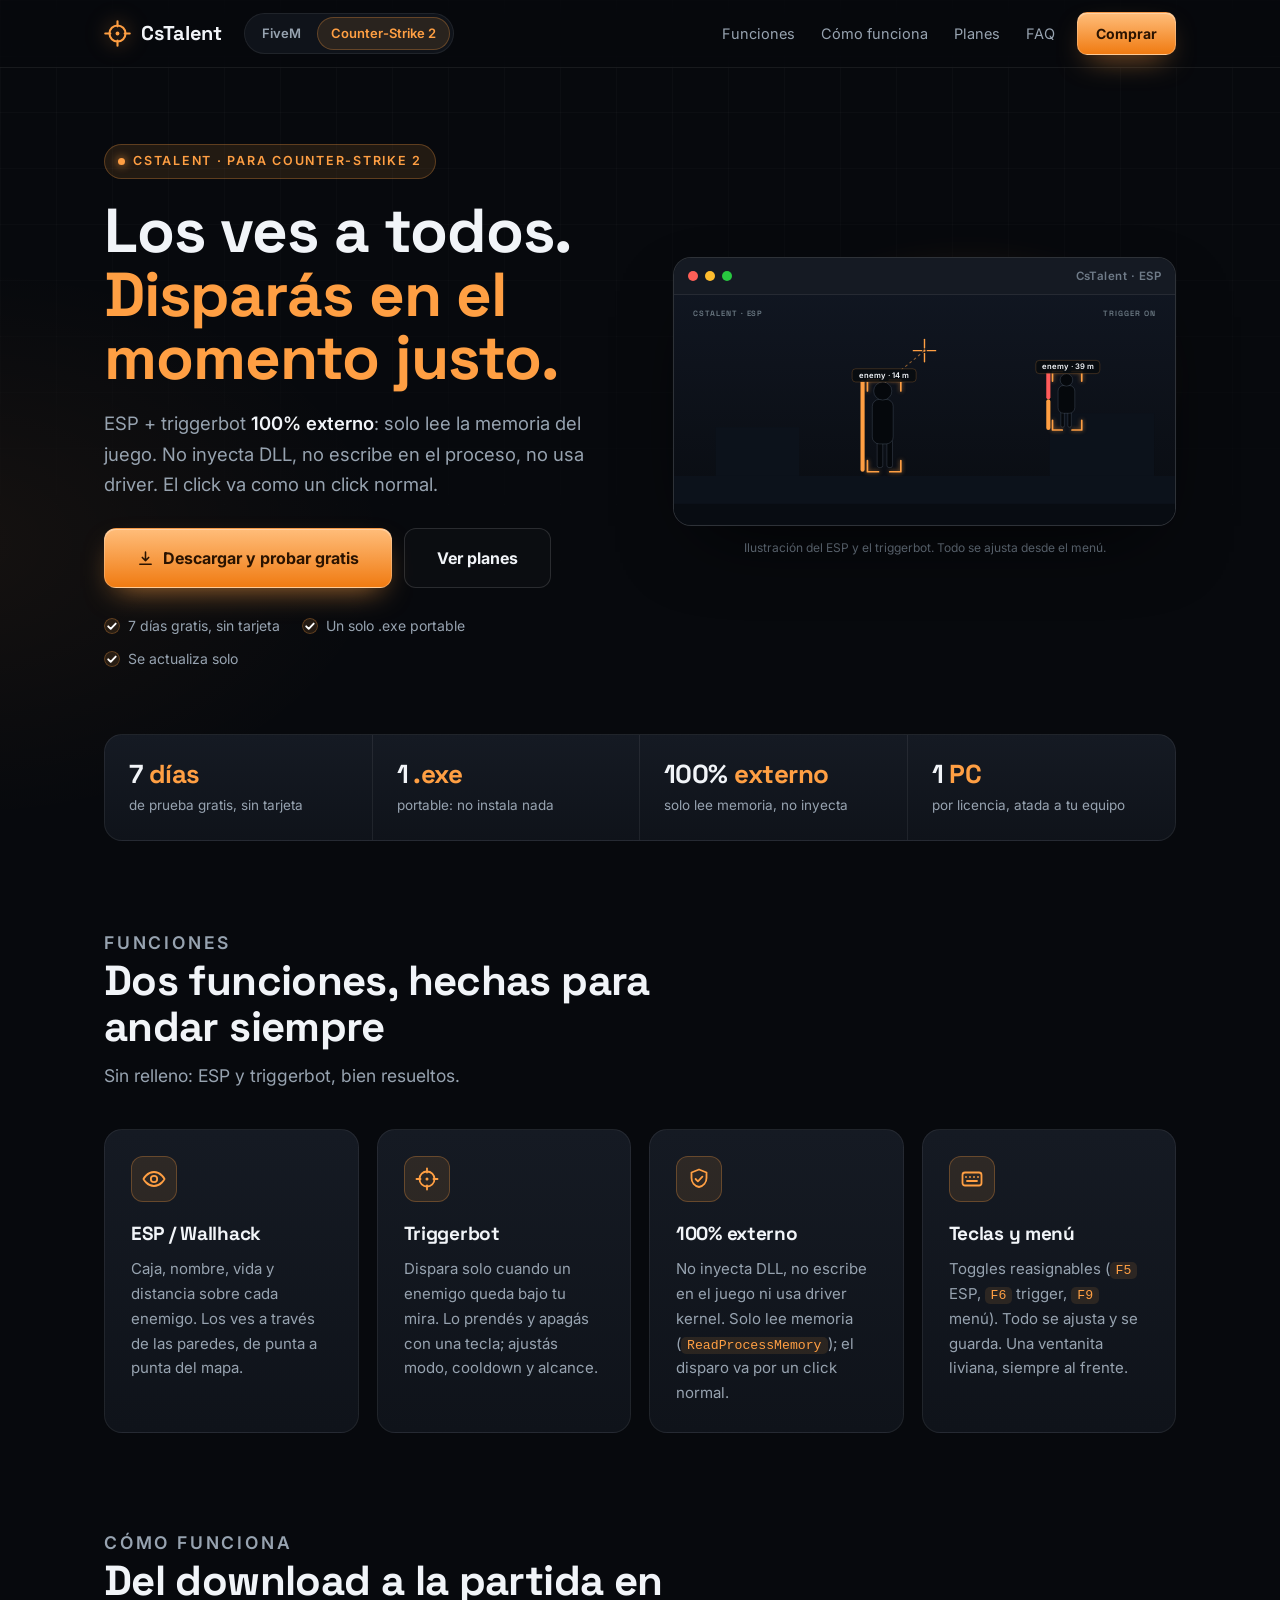
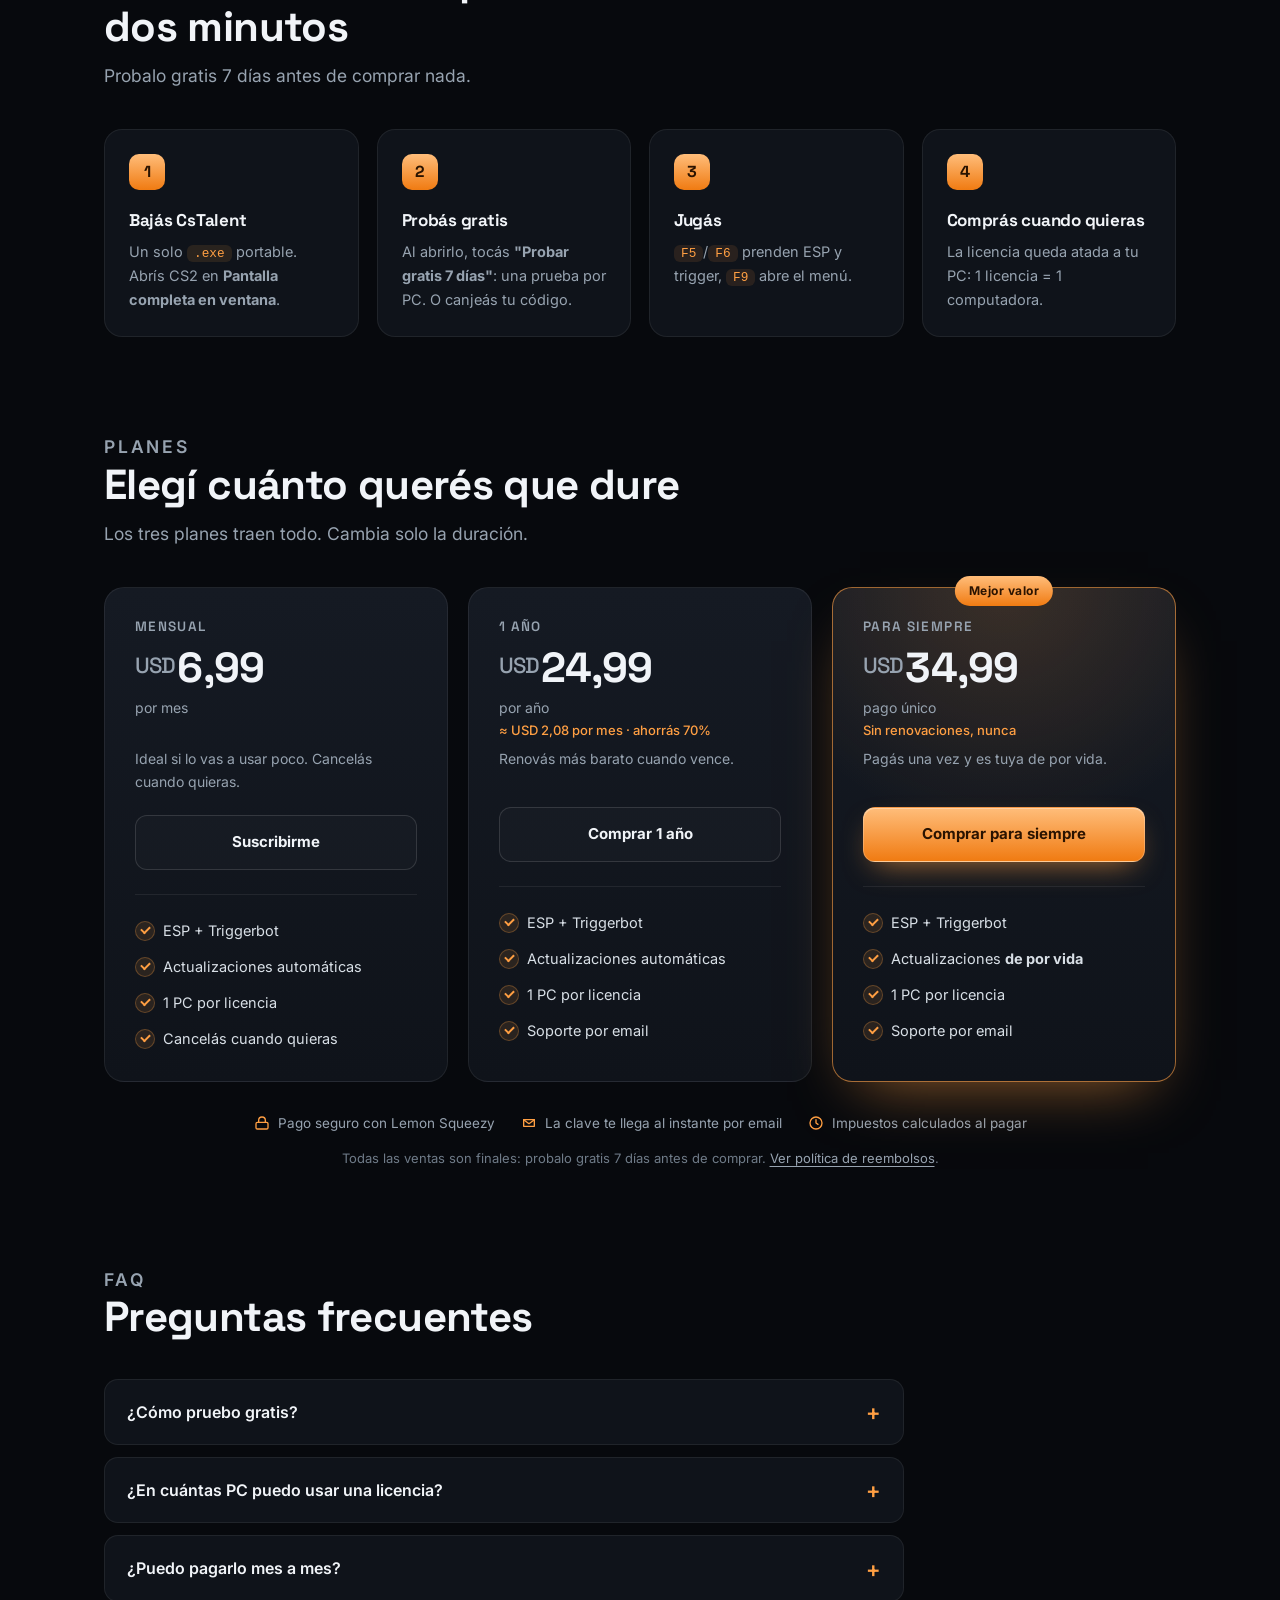
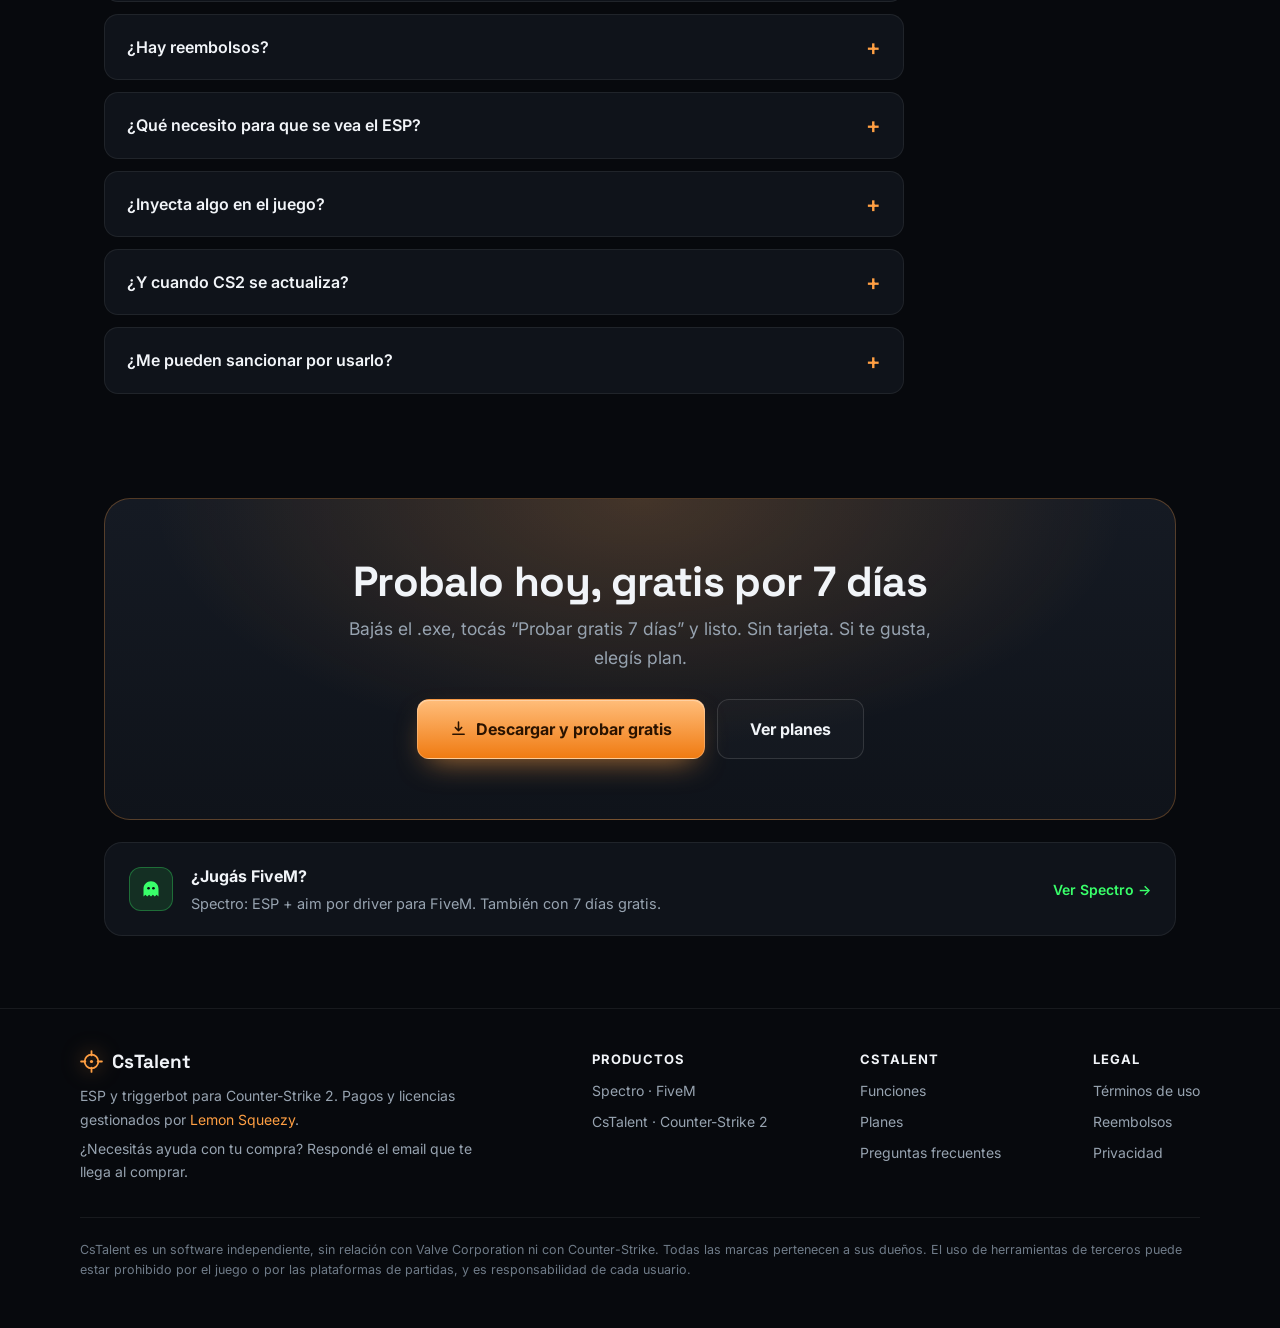
==== commit d33043dc: "feat(web): página legal (términos, reembolsos, privacidad) y aviso de ventas finales - /legal/ con t" ====
--- a/cstalent/index.html
+++ b/cstalent/index.html
@@ -15,7 +15,7 @@
 <link rel="preconnect" href="https://fonts.googleapis.com">
 <link rel="preconnect" href="https://fonts.gstatic.com" crossorigin>
 <link href="https://fonts.googleapis.com/css2?family=Space+Grotesk:wght@500;600;700&family=Inter:wght@400;500;600&display=swap" rel="stylesheet">
-<link rel="stylesheet" href="/style.css?v=6">
+<link rel="stylesheet" href="/style.css?v=7">
 <script>document.documentElement.classList.add('js')</script>
 </head>
 <body class="theme-cs">
@@ -257,6 +257,7 @@
       <span><svg viewBox="0 0 24 24"><path d="M4 7h16v10H4z"/><path d="M4 7l8 6 8-6"/></svg>La clave te llega al instante por email</span>
       <span><svg viewBox="0 0 24 24"><circle cx="12" cy="12" r="9"/><path d="M12 7v5l3 2"/></svg>Impuestos calculados al pagar</span>
     </div>
+    <p class="refund-note">Todas las ventas son finales: probalo gratis 7 días antes de comprar. <a href="/legal/#reembolsos">Ver política de reembolsos</a>.</p>
   </section>
 
   <!-- ===== FAQ ===== -->
@@ -277,6 +278,10 @@
       <details>
         <summary>¿Puedo pagarlo mes a mes?</summary>
         <p>Sí. El plan <b>Mensual</b> es una suscripción de USD 6,99 por mes: ideal si lo vas a usar poco. Se renueva solo cada mes y la <b>cancelás cuando quieras</b> desde el link que te llega por email (seguís con acceso hasta fin del período pago). Si lo vas a usar seguido, el plan de 1 año o el de por siempre te salen más baratos a la larga.</p>
+      </details>
+      <details>
+        <summary>¿Hay reembolsos?</summary>
+        <p>No: las ventas son finales. Por eso tenés <b>7 días de prueba gratis</b>, sin tarjeta, para comprobar que anda en tu PC antes de pagar. El plan mensual lo cancelás cuando quieras (no se reembolsa el período en curso). Más detalle en los <a href="/legal/#reembolsos" style="color:var(--accent)">términos y reembolsos</a>.</p>
       </details>
       <details>
         <summary>¿Qué necesito para que se vea el ESP?</summary>
@@ -343,6 +348,12 @@
       <a href="#planes">Planes</a>
       <a href="#faq">Preguntas frecuentes</a>
     </div>
+    <div class="foot-col">
+      <b>Legal</b>
+      <a href="/legal/#terminos">Términos de uso</a>
+      <a href="/legal/#reembolsos">Reembolsos</a>
+      <a href="/legal/#privacidad">Privacidad</a>
+    </div>
   </div>
   <p class="legal">CsTalent es un software independiente, sin relación con Valve Corporation ni con Counter-Strike. Todas las marcas pertenecen a sus dueños. El uso de herramientas de terceros puede estar prohibido por el juego o por las plataformas de partidas, y es responsabilidad de cada usuario.</p>
 </footer>
--- a/style.css
+++ b/style.css
@@ -257,6 +257,29 @@
 .legal{max-width:var(--maxw);margin:28px auto 0;padding-top:22px;border-top:1px solid var(--line);
   color:var(--muted-2);font-size:12.5px;line-height:1.6}
 
+/* ---------- aviso de ventas finales (debajo de los planes) ---------- */
+.refund-note{max-width:640px;margin:14px auto 0;text-align:center;color:var(--muted-2);font-size:13px}
+.refund-note a{color:var(--muted);text-decoration:underline;text-underline-offset:3px}
+.refund-note a:hover{color:var(--accent)}
+
+/* ---------- páginas de texto (legal) ---------- */
+.prose{max-width:760px;margin-inline:auto;padding:64px 24px 24px}
+.prose h1{font-size:clamp(32px,5vw,46px);line-height:1.1;margin:0 0 10px}
+.prose .meta{color:var(--muted-2);font-size:14px;margin:0 0 28px}
+.prose .toc{display:flex;flex-wrap:wrap;gap:10px;margin:0 0 12px}
+.prose .toc a{padding:7px 15px;border-radius:999px;font-size:14px;color:var(--muted);
+  background:var(--surface);border:1px solid var(--line);transition:.15s}
+.prose .toc a:hover{color:var(--accent);border-color:var(--accent-line)}
+.prose h2{font-size:26px;margin:52px 0 12px;scroll-margin-top:90px}
+.prose h3{font-size:17px;margin:26px 0 6px}
+.prose p,.prose li{color:#c9d2db;font-size:16px}
+.prose p{margin:0 0 14px}
+.prose ul{padding-left:22px;margin:8px 0 16px;display:grid;gap:7px}
+.prose strong{color:var(--fg);font-weight:600}
+.prose a{color:var(--accent);text-decoration:underline;text-underline-offset:3px}
+.prose .callout{margin:18px 0;padding:16px 20px;border-radius:14px;background:var(--accent-weak);
+  border:1px solid var(--accent-line);color:var(--fg);font-size:15.5px}
+
 /* ---------- animación de entrada (solo si hay JS) ---------- */
 .js .reveal{opacity:0;transform:translateY(18px);transition:opacity .7s var(--ease),transform .7s var(--ease)}
 .js .reveal.in{opacity:1;transform:none}
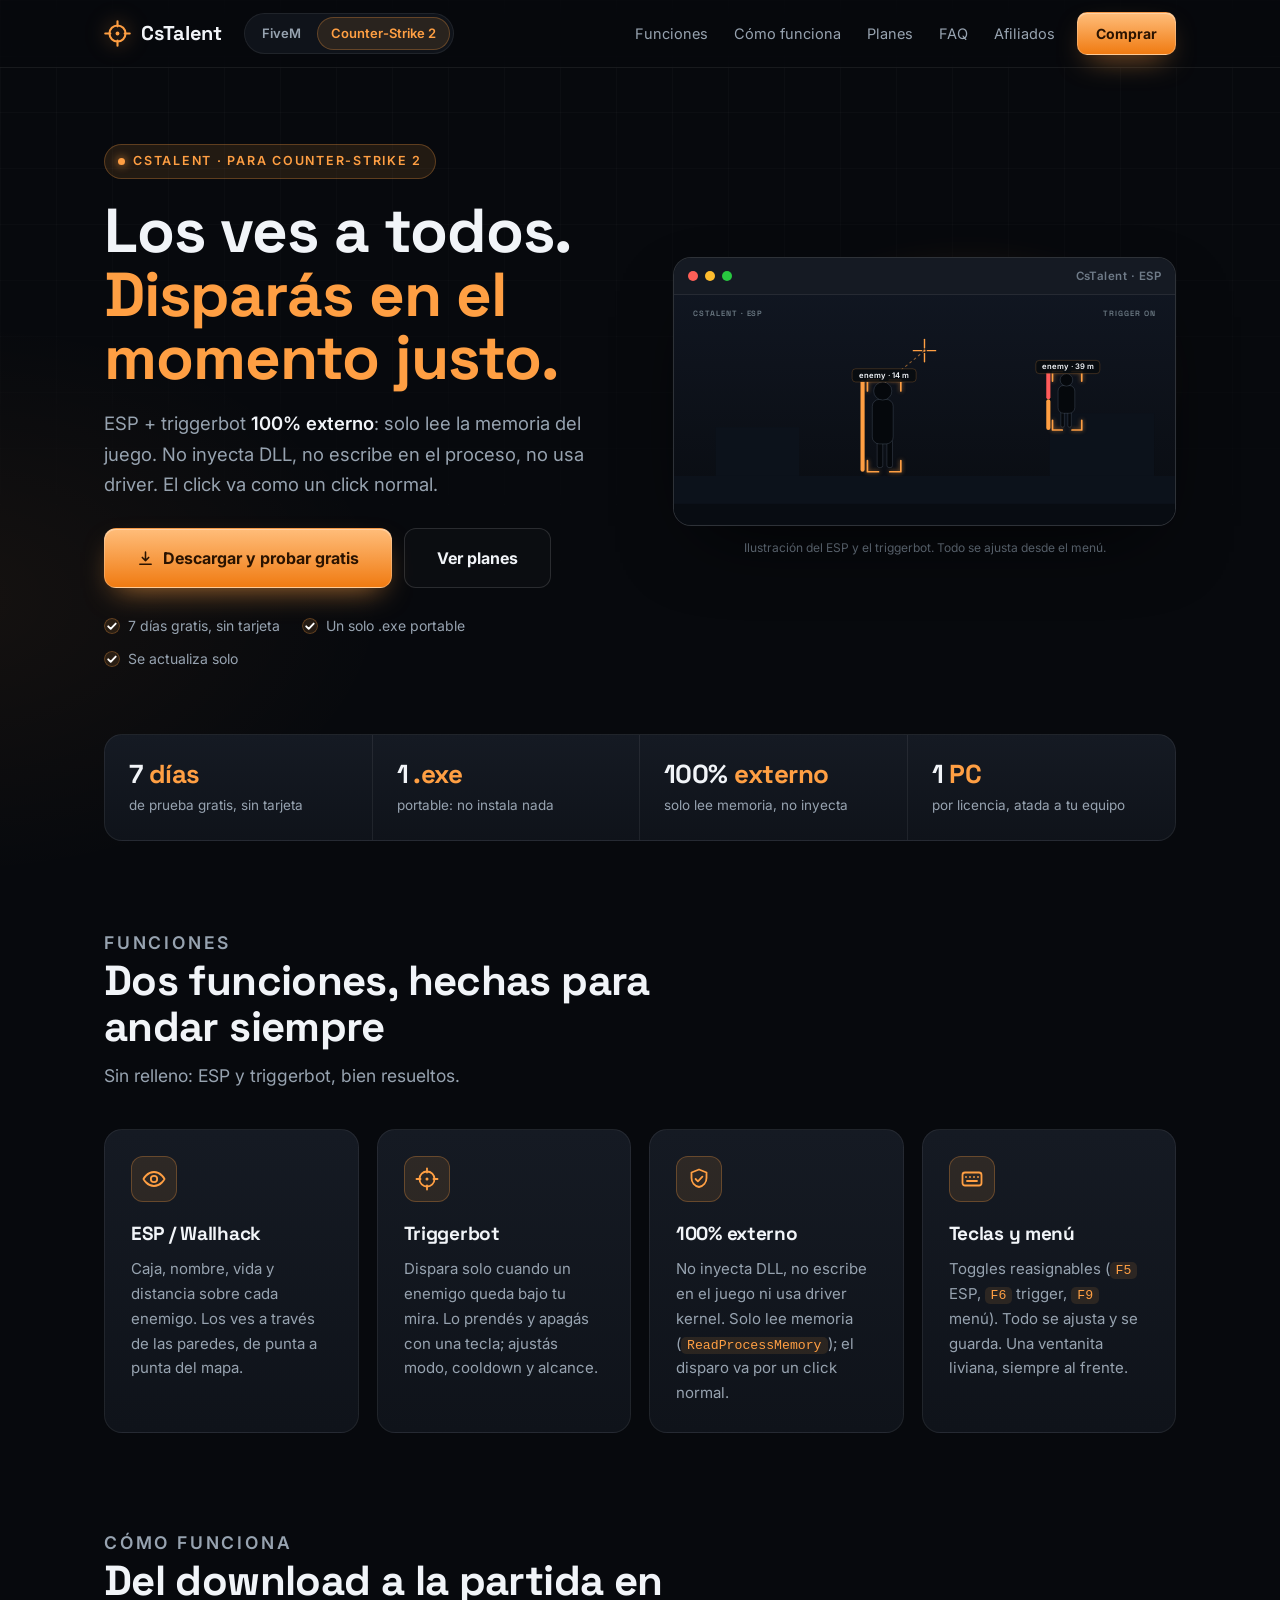
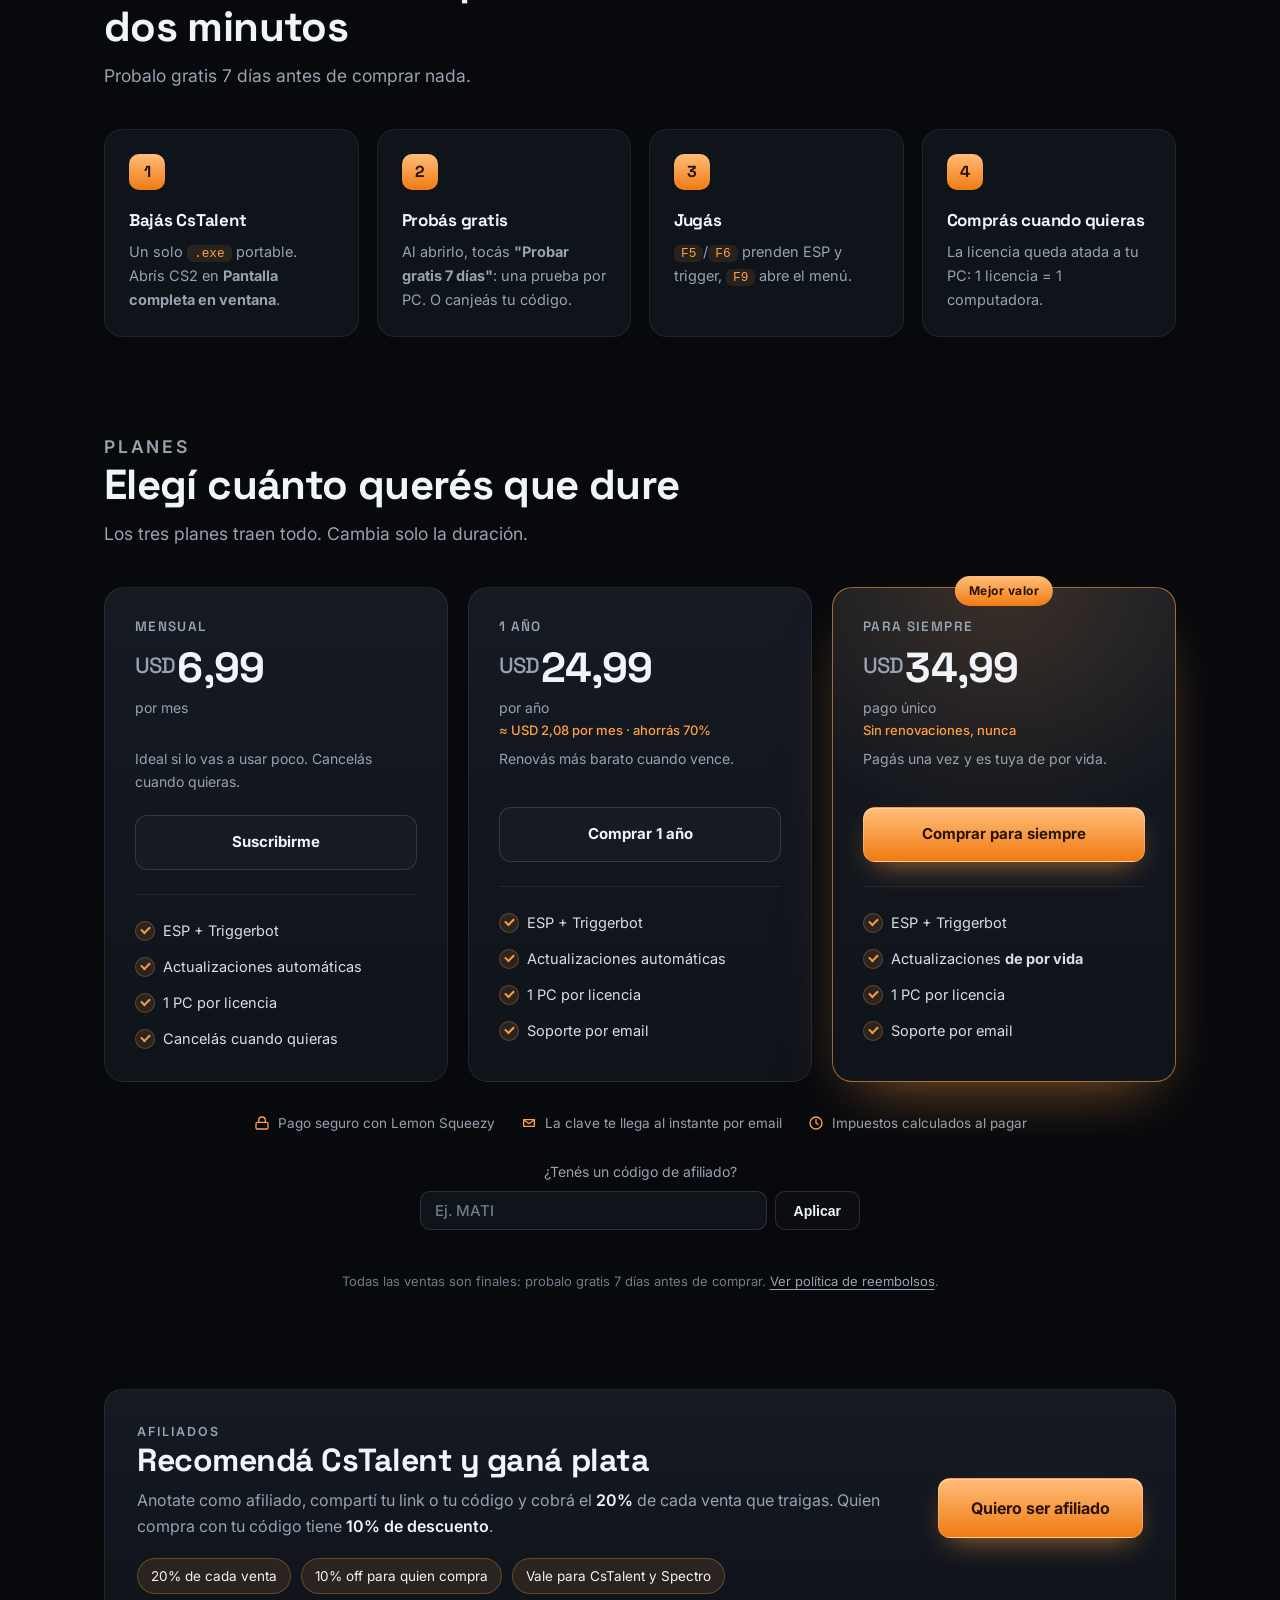
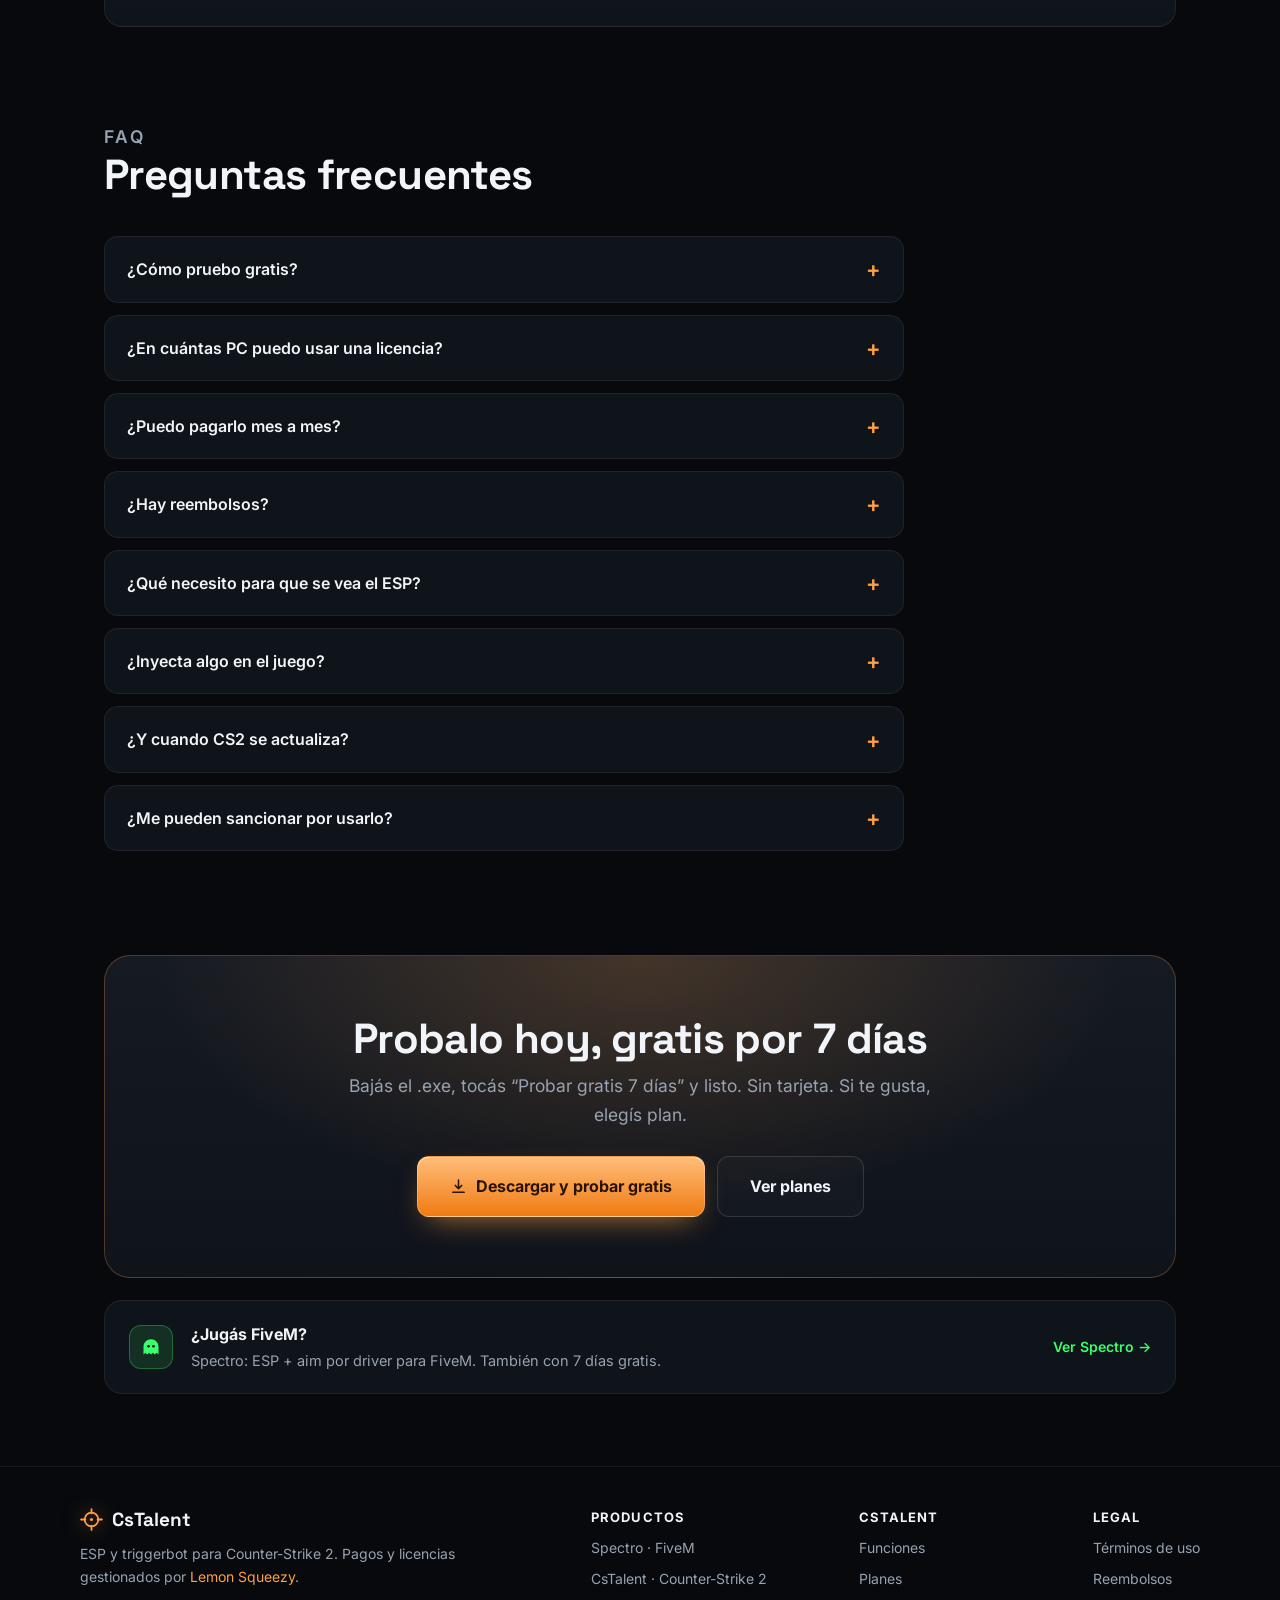
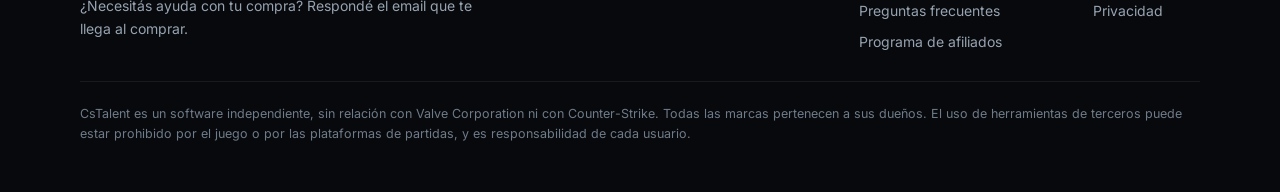
==== commit f5763b21: "feat: programa de afiliados (codigo corto + 10% para el comprador, comision via Lemon Squeezy) - api" ====
--- a/cstalent/index.html
+++ b/cstalent/index.html
@@ -15,7 +15,7 @@
 <link rel="preconnect" href="https://fonts.googleapis.com">
 <link rel="preconnect" href="https://fonts.gstatic.com" crossorigin>
 <link href="https://fonts.googleapis.com/css2?family=Space+Grotesk:wght@500;600;700&family=Inter:wght@400;500;600&display=swap" rel="stylesheet">
-<link rel="stylesheet" href="/style.css?v=7">
+<link rel="stylesheet" href="/style.css?v=8">
 <script>document.documentElement.classList.add('js')</script>
 </head>
 <body class="theme-cs">
@@ -52,6 +52,7 @@
       <a href="#como">Cómo funciona</a>
       <a href="#planes">Planes</a>
       <a href="#faq">FAQ</a>
+      <a href="/afiliados/">Afiliados</a>
     </nav>
     <a class="btn btn-sm" href="#planes">Comprar</a>
   </div>
@@ -260,6 +261,23 @@
     <p class="refund-note">Todas las ventas son finales: probalo gratis 7 días antes de comprar. <a href="/legal/#reembolsos">Ver política de reembolsos</a>.</p>
   </section>
 
+  <!-- ===== AFILIADOS ===== -->
+  <section id="afiliados" class="section">
+    <div class="aff reveal">
+      <div class="aff-copy">
+        <p class="kicker">Afiliados</p>
+        <h2>Recomendá CsTalent y ganá plata</h2>
+        <p>Anotate como afiliado, compartí tu link o tu código y cobrá el <strong>20%</strong> de cada venta que traigas. Quien compra con tu código tiene <strong>10% de descuento</strong>.</p>
+        <ul class="aff-pts">
+          <li>20% de cada venta</li>
+          <li>10% off para quien compra</li>
+          <li>Vale para CsTalent y Spectro</li>
+        </ul>
+      </div>
+      <a class="btn btn-lg" href="/afiliados/">Quiero ser afiliado</a>
+    </div>
+  </section>
+
   <!-- ===== FAQ ===== -->
   <section id="faq" class="section">
     <div class="section-head reveal">
@@ -347,6 +365,7 @@
       <a href="#funciones">Funciones</a>
       <a href="#planes">Planes</a>
       <a href="#faq">Preguntas frecuentes</a>
+      <a href="/afiliados/">Programa de afiliados</a>
     </div>
     <div class="foot-col">
       <b>Legal</b>
@@ -369,6 +388,9 @@
 })();
 </script>
 
+<!-- Código/link de afiliado: aplica el 10% y le cuenta la venta al afiliado. -->
+<script defer src="/ref.js?v=1"></script>
+
 <script defer src="/_vercel/insights/script.js"></script>
 
 </body>
--- a/style.css
+++ b/style.css
@@ -262,6 +262,35 @@
 .refund-note a{color:var(--muted);text-decoration:underline;text-underline-offset:3px}
 .refund-note a:hover{color:var(--accent)}
 
+/* ---------- afiliados: código aplicado + cajita (ref.js) y bloque "Quiero ser afiliado" ---------- */
+.ref-banner{display:flex;flex-wrap:wrap;align-items:center;justify-content:center;gap:8px 16px;
+  max-width:640px;margin:0 auto 26px;padding:12px 18px;border-radius:14px;text-align:center;
+  background:var(--accent-weak);border:1px solid var(--accent-line);color:var(--fg);font-size:15px}
+.ref-banner b{color:var(--accent);font-weight:700;letter-spacing:.04em}
+.ref-banner strong{font-weight:600}
+.ref-x{background:none;border:0;padding:0;color:var(--muted);font:inherit;font-size:13.5px;
+  text-decoration:underline;text-underline-offset:3px;cursor:pointer}
+.ref-x:hover{color:var(--accent)}
+.ref-form{max-width:440px;margin:26px auto 0;text-align:center}
+.ref-banner[hidden],.ref-form[hidden]{display:none}
+.ref-form label{display:block;color:var(--muted);font-size:14px;margin-bottom:8px}
+.ref-row{display:flex;gap:8px}
+.ref-row input{flex:1;min-width:0;background:var(--surface);border:1px solid var(--line-2);border-radius:10px;
+  color:var(--fg);font:500 15px "Inter",sans-serif;padding:9px 14px;text-transform:uppercase;letter-spacing:.04em}
+.ref-row input::placeholder{color:var(--muted-2);text-transform:none;letter-spacing:0}
+.ref-row input:focus{outline:none;border-color:var(--accent)}
+.ref-msg{min-height:1.4em;margin:8px 0 0;font-size:13.5px;color:var(--muted)}
+.ref-msg.err{color:var(--danger)}
+.aff{display:flex;flex-wrap:wrap;align-items:center;gap:22px 32px;padding:32px;border-radius:var(--radius);
+  background:linear-gradient(180deg,var(--surface-2),var(--surface));border:1px solid var(--line)}
+.aff-copy{flex:1 1 420px}
+.aff-copy h2{font-size:clamp(24px,3.4vw,32px);line-height:1.15;margin:0 0 8px}
+.aff-copy p{margin:0;color:var(--muted)}
+.aff-copy p strong{color:var(--fg);font-weight:600}
+.aff-pts{list-style:none;display:flex;flex-wrap:wrap;gap:10px;margin:18px 0 0;padding:0}
+.aff-pts li{padding:6px 13px;border-radius:999px;font-size:13.5px;color:var(--fg);
+  background:var(--accent-weak);border:1px solid var(--accent-line)}
+
 /* ---------- páginas de texto (legal) ---------- */
 .prose{max-width:760px;margin-inline:auto;padding:64px 24px 24px}
 .prose h1{font-size:clamp(32px,5vw,46px);line-height:1.1;margin:0 0 10px}
@@ -274,9 +303,11 @@
 .prose h3{font-size:17px;margin:26px 0 6px}
 .prose p,.prose li{color:#c9d2db;font-size:16px}
 .prose p{margin:0 0 14px}
-.prose ul{padding-left:22px;margin:8px 0 16px;display:grid;gap:7px}
+.prose ul,.prose ol{padding-left:22px;margin:8px 0 16px;display:grid;gap:7px}
 .prose strong{color:var(--fg);font-weight:600}
 .prose a{color:var(--accent);text-decoration:underline;text-underline-offset:3px}
+.prose a.btn{color:var(--accent-ink);text-decoration:none}
+.prose code{background:var(--accent-weak);color:var(--accent);padding:1px 6px;border-radius:5px;font-size:.88em;word-break:break-all}
 .prose .callout{margin:18px 0;padding:16px 20px;border-radius:14px;background:var(--accent-weak);
   border:1px solid var(--accent-line);color:var(--fg);font-size:15.5px}
 
@@ -321,4 +352,6 @@
   .cta-in{padding:44px 20px}
   .xsell a{flex-wrap:wrap}
   .xsell .go{margin-left:0}
-}
+  .aff{padding:24px 20px}
+  .aff > .btn{width:100%}
+}
